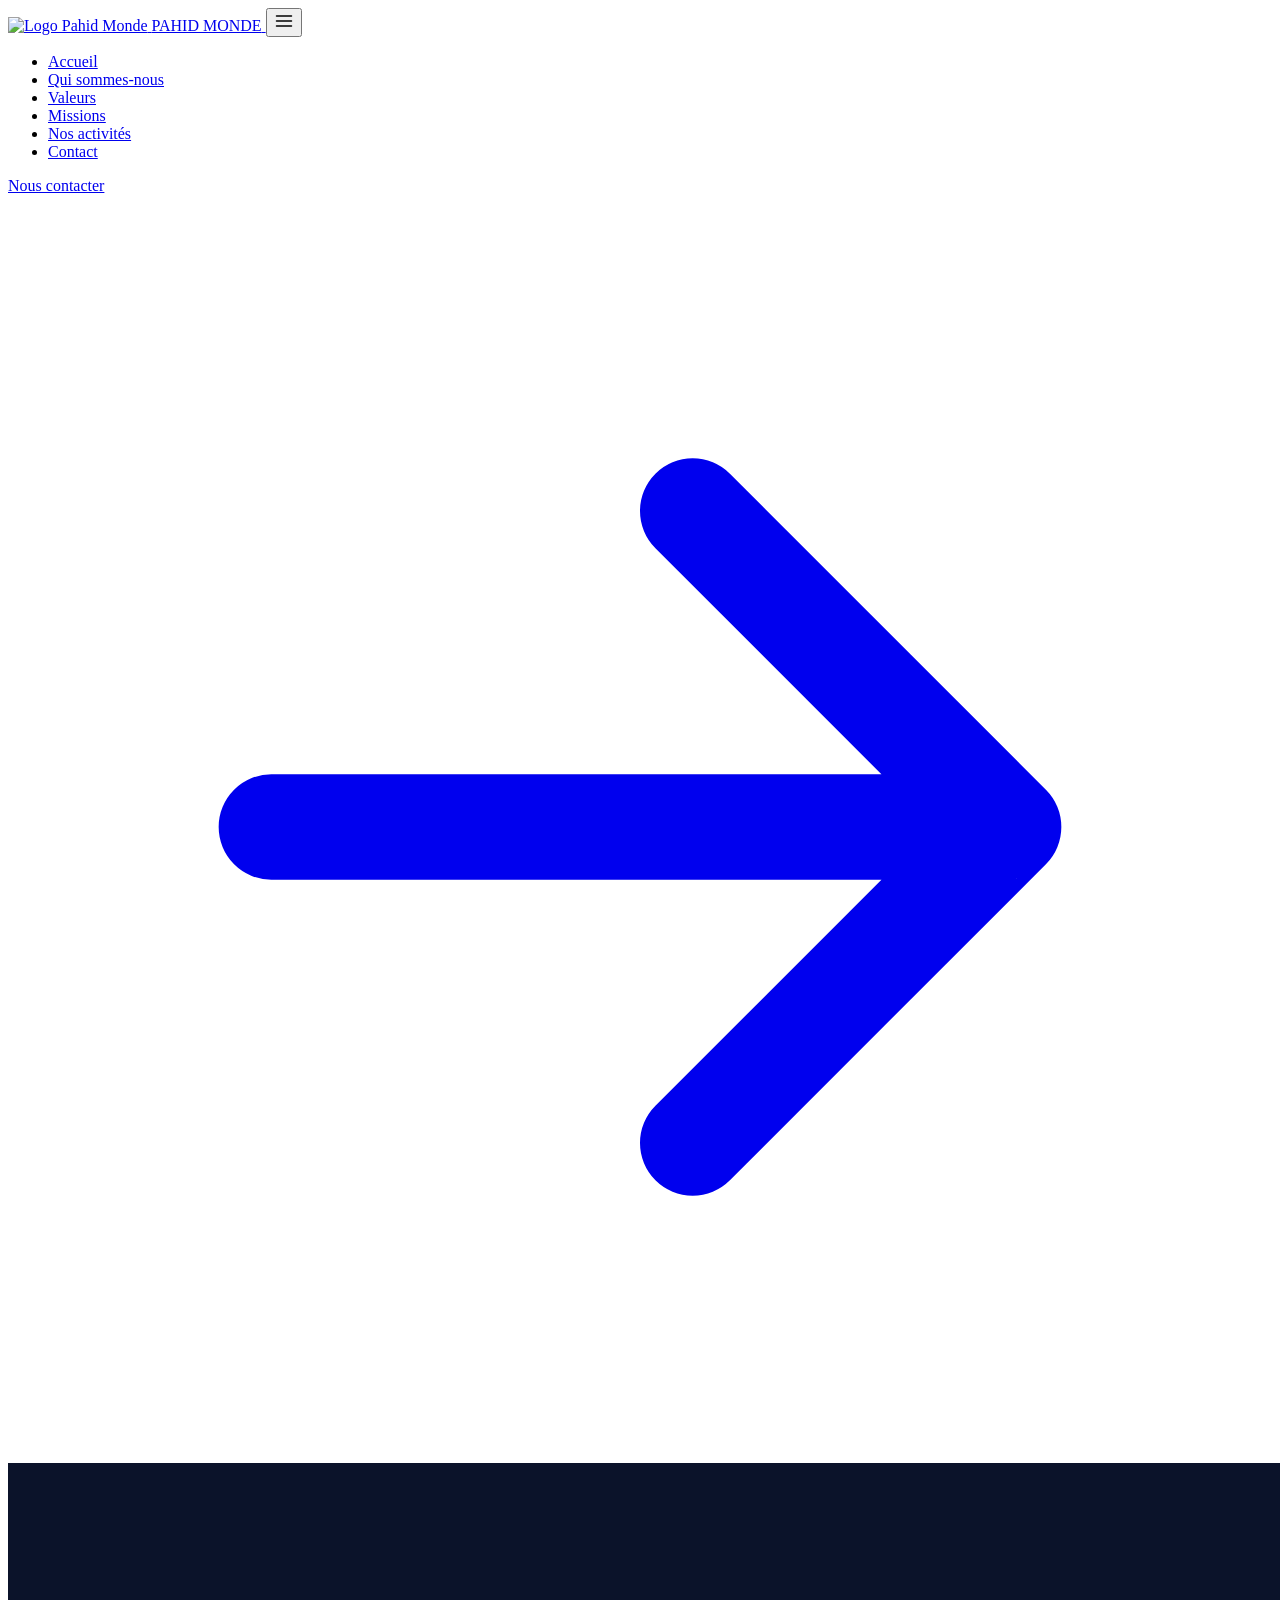
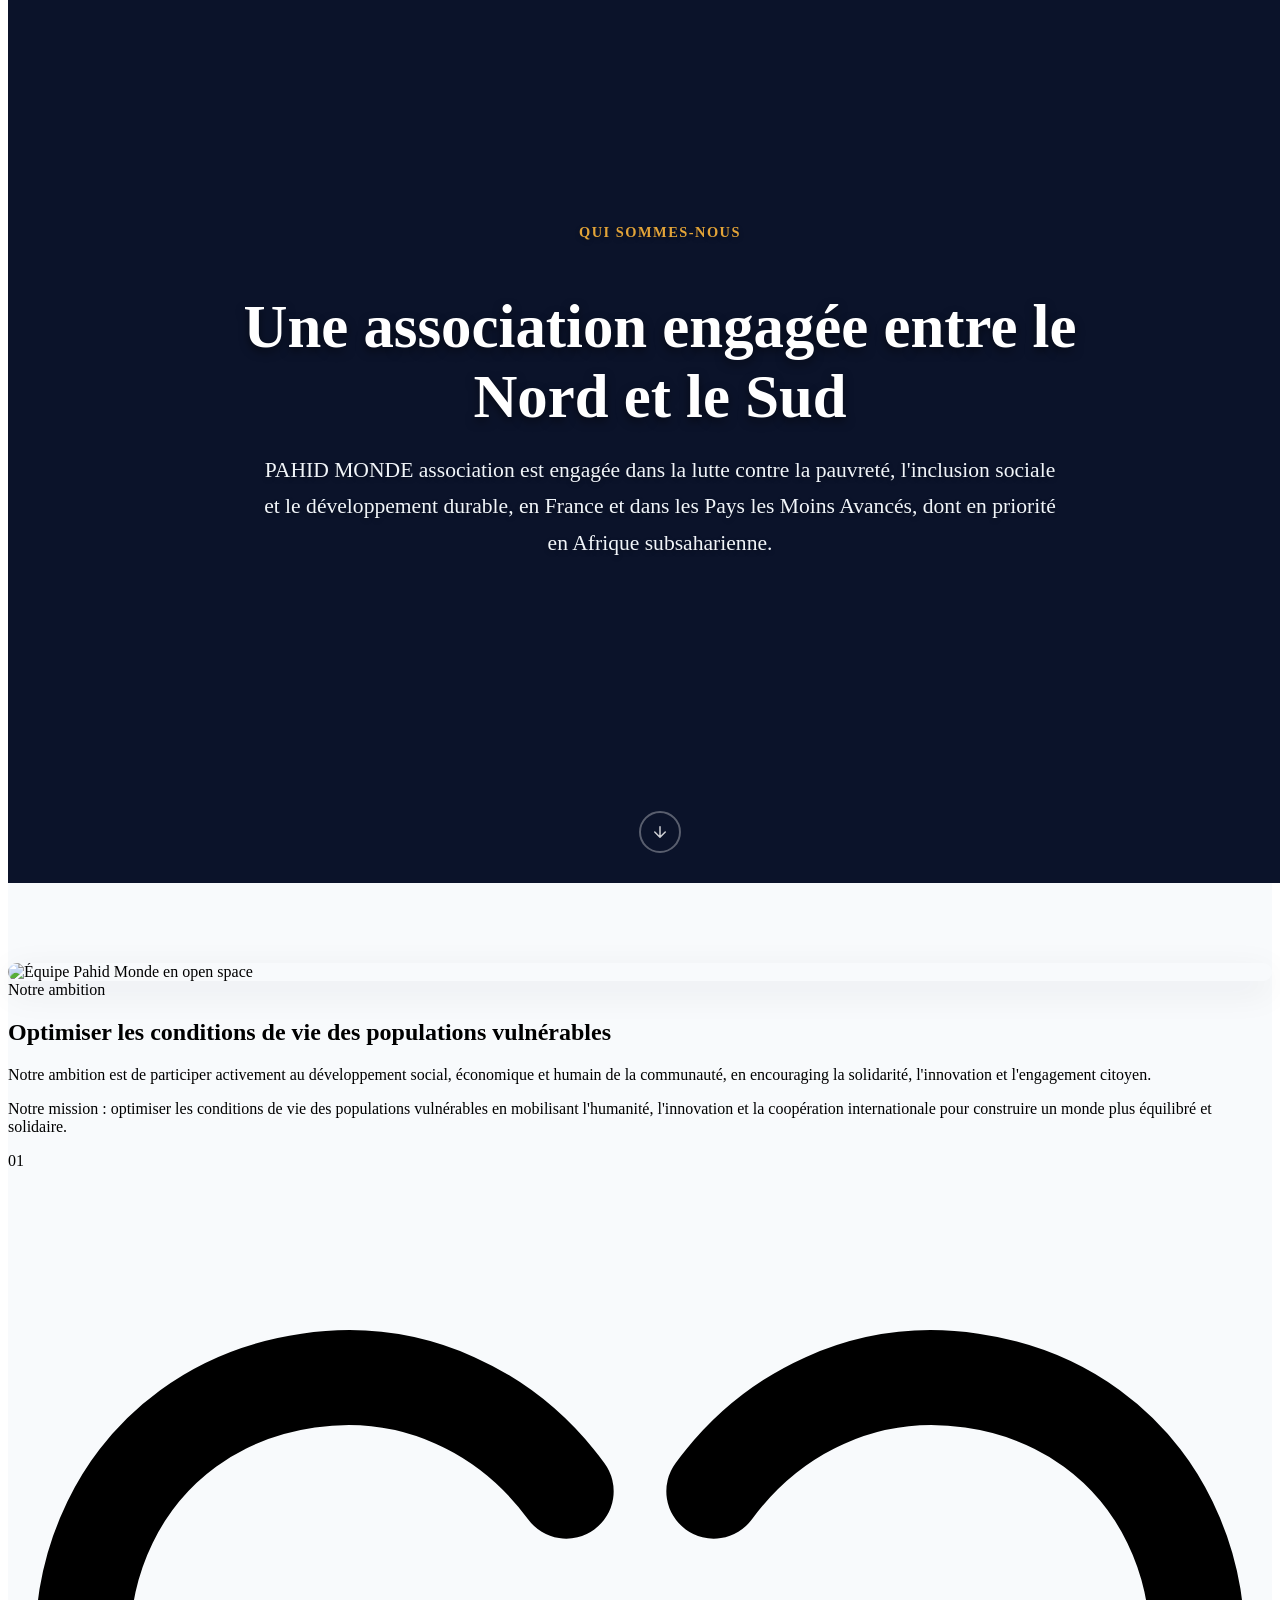
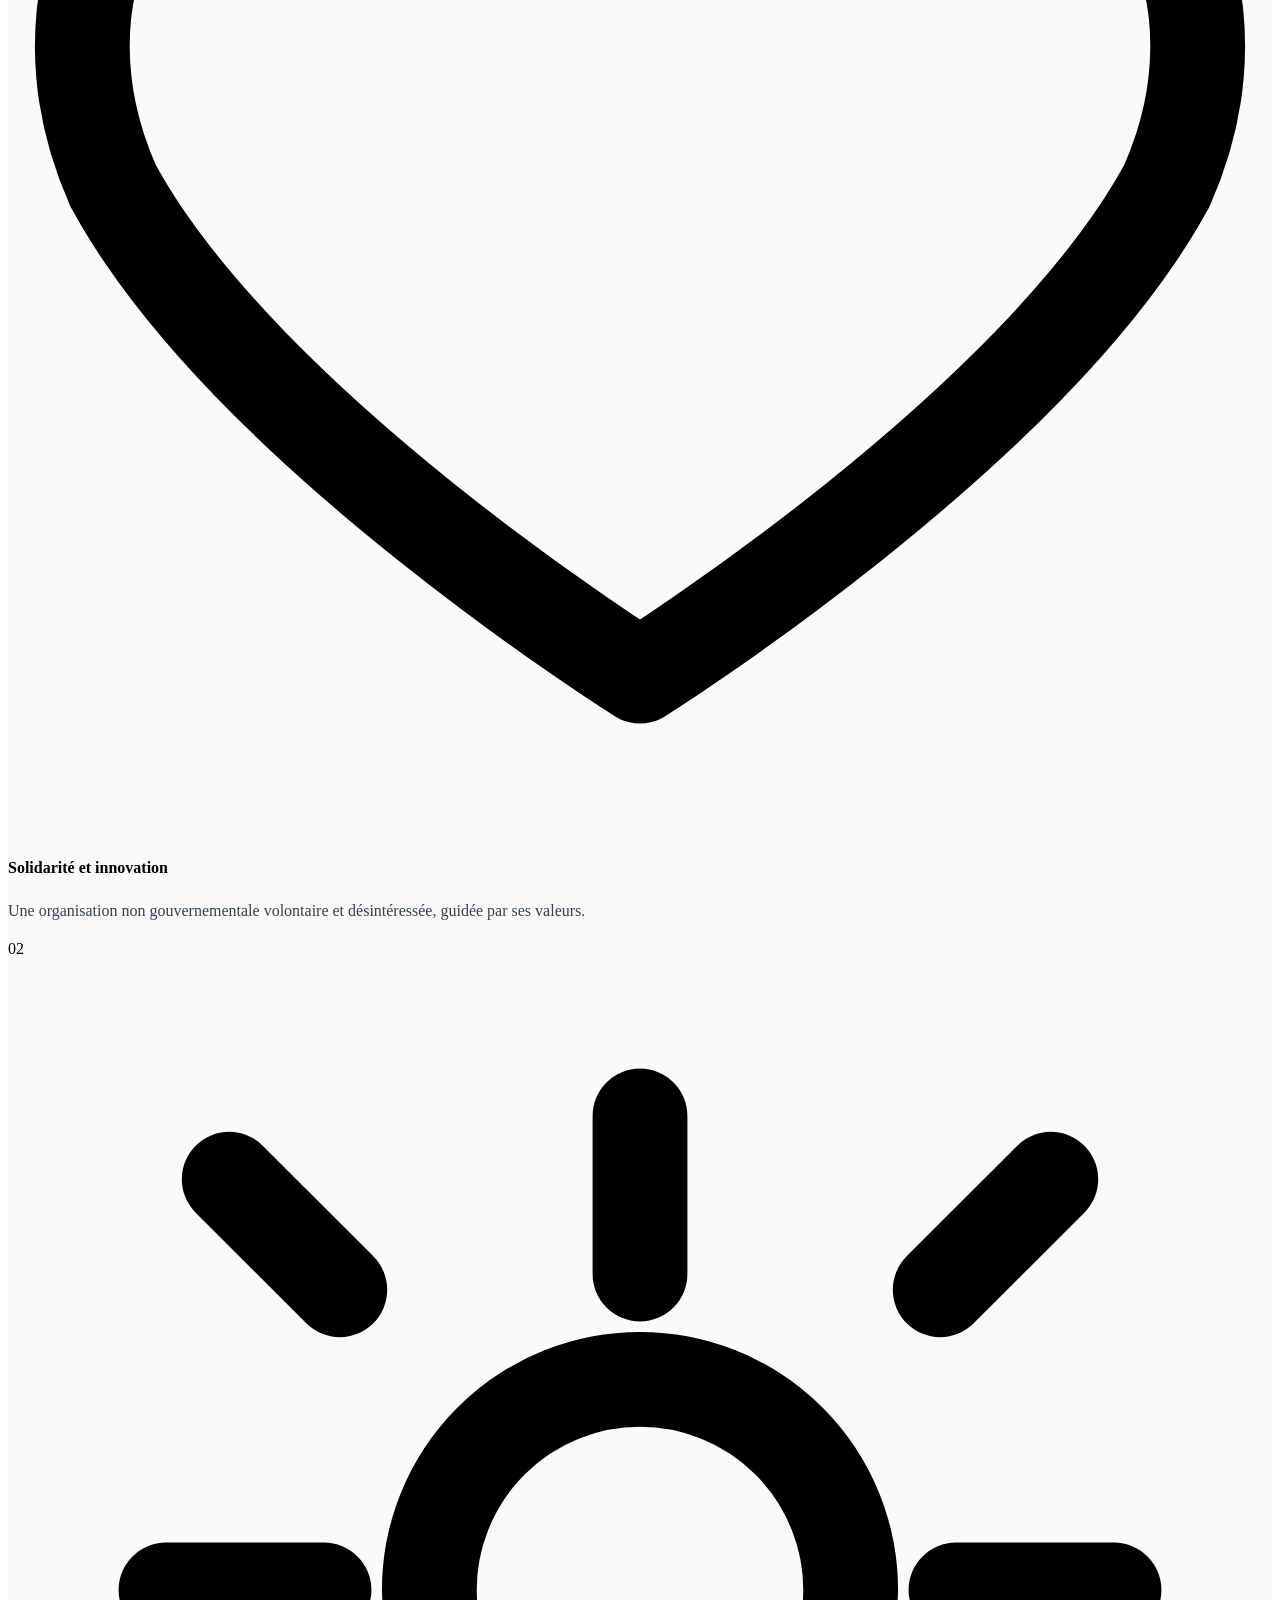
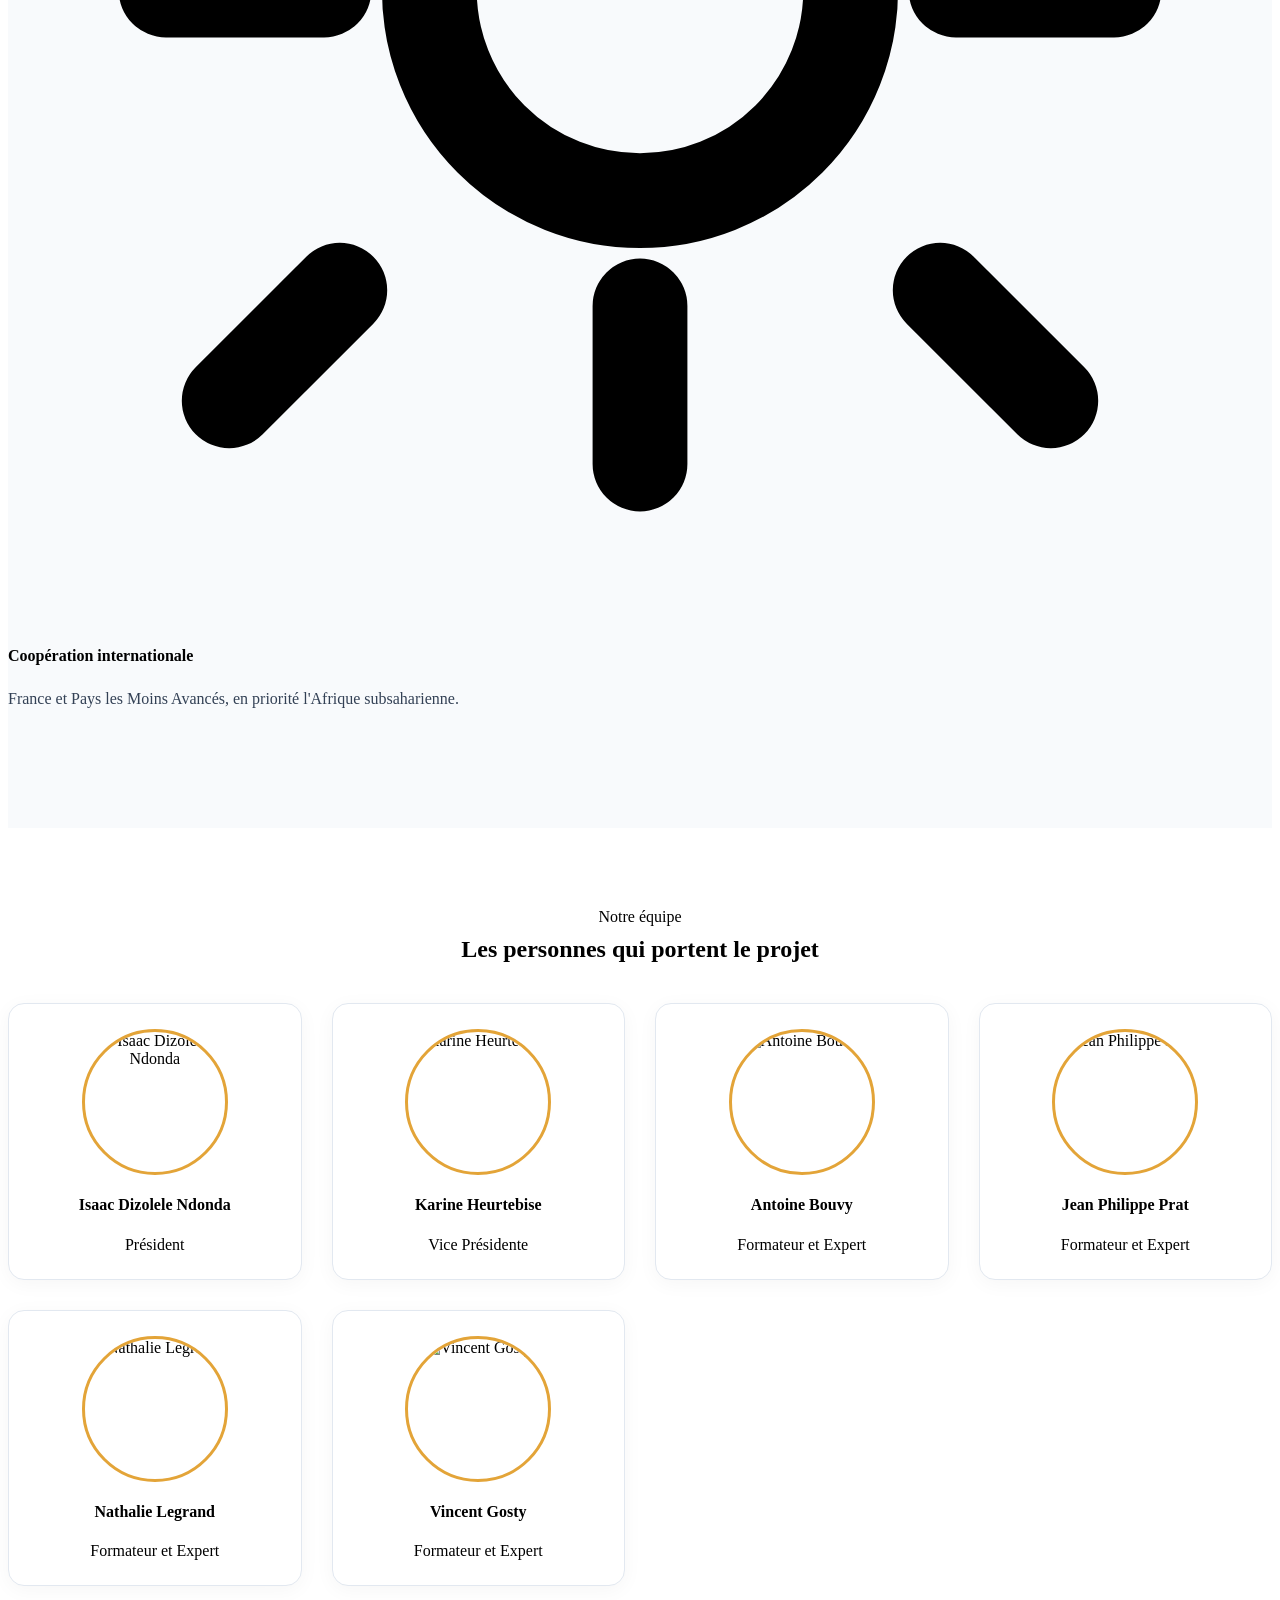
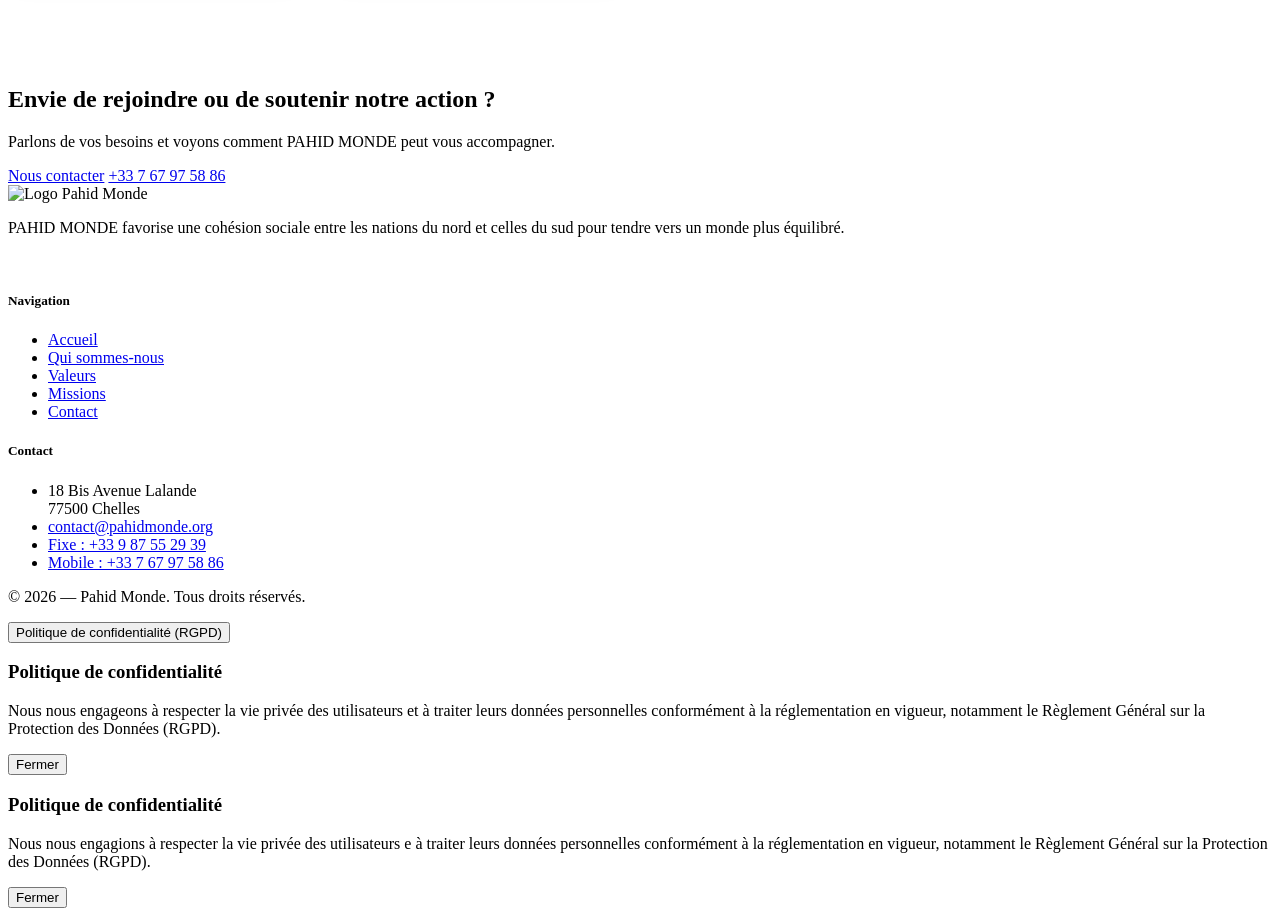
==== a-propos.html @ bfbb5690 "Add files via upload" ====
<!DOCTYPE html>
<html lang="fr">
<head>
<meta charset="UTF-8">
<meta name="viewport" content="width=device-width, initial-scale=1.0">
<title>Qui sommes-nous — Pahid Monde</title>
<meta name="description" content="PAHID MONDE est engagée dans la lutte contre la pauvreté, l'inclusion sociale et le développement durable, en France et en Afrique subsaharienne. Découvrez notre ambition e notre équipe.">
<link rel="icon" href="media/FAVicon.png">
<link rel="stylesheet" href="css/style.css">

<style>
  /* =========================================================
     ESTILOS CUSTOMIZADOS PARA A PÁGINA À PROPOS
     ========================================================= */

  /* Centralização do Hero e Configuração de Vídeo */
  .page-hero--about-video {
    position: relative;
    width: 100%;
    min-height: 820px; /* Altura generosa para o vídeo no Hero */
    display: flex;
    align-items: center;
    justify-content: center;
    overflow: hidden;
    padding: 120px 20px 80px;
    background: #0B132A; /* Cor de fundo de segurança */
    text-align: center; /* Centraliza todo o texto */
  }

  .page-hero__video-media {
    position: absolute;
    top: 0;
    left: 0;
    width: 100%;
    height: 100%;
    object-fit: cover;
    object-position: center top; /* Foco no topo superior */
    z-index: 1;
  }

  .page-hero__video-overlay {
    position: absolute;
    inset: 0;
    background: linear-gradient(
      180deg, 
      rgba(11, 19, 42, 0.4) 0%, 
      rgba(11, 19, 42, 0.8) 100%
    );
    z-index: 2;
  }

  .page-hero__video-content {
    position: relative;
    z-index: 3;
    max-width: 900px;
    margin: 0 auto;
    color: #FFFFFF;
  }

  .page-hero__eyebrow {
    color: #E3A438;
    font-weight: 600;
    text-transform: uppercase;
    letter-spacing: 1.5px;
    font-size: 0.9rem;
    margin-bottom: 12px;
    display: block;
    text-shadow: 0 2px 5px rgba(0, 0, 0, 0.3);
  }

  .page-hero__video-content h1 {
    font-size: clamp(2.4rem, 5vw, 3.8rem);
    font-weight: 700;
    margin-bottom: 20px;
    line-height: 1.15;
    text-shadow: 0 4px 10px rgba(0, 0, 0, 0.5);
  }

  .page-hero__video-content p {
    font-size: clamp(1.1rem, 2vw, 1.35rem);
    color: #F1F5F9;
    line-height: 1.7;
    margin: 0 auto;
    max-width: 800px;
    text-shadow: 0 2px 5px rgba(0, 0, 0, 0.3);
  }

  /* Indicador de Rolagem (Seta Animada) */
  .hero-scroll {
    position: absolute;
    bottom: 30px;
    left: 50%;
    transform: translateX(-50%);
    z-index: 3;
    color: #FFFFFF;
    text-decoration: none;
    display: flex;
    flex-direction: column;
    align-items: center;
    gap: 8px;
    font-size: 0.85rem;
    letter-spacing: 1px;
    text-transform: uppercase;
    opacity: 0.8;
    transition: opacity 0.3s ease;
  }

  .hero-scroll:hover {
    opacity: 1;
    color: #E3A438;
  }

  .hero-scroll__arrow {
    width: 38px;
    height: 38px;
    border: 2px solid rgba(255, 255, 255, 0.4);
    border-radius: 50%;
    display: flex;
    align-items: center;
    justify-content: center;
    animation: bounce 2s infinite;
  }

  @keyframes bounce {
    0%, 20%, 50%, 80%, 100% {
      transform: translateY(0);
    }
    40% {
      transform: translateY(-8px);
    }
    60% {
      transform: translateY(-4px);
    }
  }

  /* Seção de Conteúdo "Ambition" */
  .section--about {
    padding: 80px 0 100px;
    background-color: #F8FAFC;
  }

  /* Ajuste de Mídia na seção "Ambition" */
  .about-media {
    position: relative;
    width: 100%;
    height: fit-content; /* Div pai se ajusta perfeitamente à imagem */
    display: flex;
    align-items: flex-start; /* Alinha a imagem no topo */
    justify-content: center;
    border-radius: 16px;
    overflow: hidden;
    box-shadow: 0 10px 35px rgba(11, 19, 42, 0.08);
  }

  .about-media__img {
    width: 100%;
    height: 100%;
    max-height: 100%;
    object-fit: cover;
    object-position: top; /* Garante o foco no topo */
    display: block;
    margin: 0;
    padding: 0;
  }

  /* Ajustes de cores dos textos nos pilares */
  .pillar-card__content h4 {
    color: #000000 !important; /* Preto puro */
    font-weight: 700;
  }

  .pillar-card__content p {
    color: #334155 !important; /* Cor bem escura para melhor contraste */
    line-height: 1.6;
  }

  /* Fotos da Equipe */
  .team-grid {
    display: grid;
    grid-template-columns: repeat(auto-fit, minmax(260px, 1fr));
    gap: 30px;
    margin-top: 40px;
  }

  .team-card {
    background: #FFFFFF;
    border: 1px solid #E2E8F0;
    border-radius: 16px;
    padding: 25px;
    text-align: center;
    box-shadow: 0 4px 20px rgba(0, 0, 0, 0.04);
    transition: transform 0.3s ease, box-shadow 0.3s ease;
  }

  .team-card:hover {
    transform: translateY(-5px);
    box-shadow: 0 10px 30px rgba(0, 0, 0, 0.08);
  }

  .team-photo {
    width: 140px;
    height: 140px;
    margin: 0 auto 18px;
    border-radius: 50%;
    overflow: hidden;
    border: 3px solid #E3A438;
  }

  .team-photo img {
    width: 100%;
    height: 100%;
    object-fit: cover;
    object-position: top;
  }

  @media (max-width: 768px) {
    .page-hero--about-video {
      min-height: 520px;
      padding: 100px 16px 80px;
    }
    .about-media {
      max-height: 400px;
    }
    .team-photo {
      width: 120px;
      height: 120px;
    }
  }
</style>
</head>
<body>

<!-- ============ HEADER ============ -->
<header class="site-header">
  <nav class="nav container">
    <a href="index.html" class="nav__logo">
      <img src="media/FAVicon.png" alt="Logo Pahid Monde" class="nav__logo-img">
      <span>PAHID MONDE</span>
    </a>
    <button class="nav__toggle" aria-label="Ouvrir le menu" aria-expanded="false">
      <svg viewBox="0 0 24 24" fill="none" stroke="currentColor" stroke-width="1.8" width="20" height="20"><path d="M3 6h18M3 12h18M3 18h18" stroke-linecap="round"/></svg>
    </button>
    <ul class="nav__links">
      <li><a href="index.html">Accueil</a></li>
      <li><a href="a-propos.html">Qui sommes-nous</a></li>
      <li><a href="valeurs.html">Valeurs</a></li>
      <li><a href="missions.html">Missions</a></li>
      <li><a href="index.html#activites">Nos activités</a></li>
      <li><a href="contact.html">Contact</a></li>
    </ul>
    <div class="nav__cta">
      <a href="contact.html" class="btn btn--gold">
        Nous contacter
        <svg viewBox="0 0 24 24" fill="none" stroke="currentColor" stroke-width="2"><path d="M5 12h14M13 6l6 6-6 6" stroke-linecap="round" stroke-linejoin="round"/></svg>
      </a>
    </div>
  </nav>
</header>


<!-- ============ PAGE HERO AVEC VIDÉO CENTRALISÉE ============ -->
<section class="page-hero--about-video">
  <video autoplay loop muted playsinline class="page-hero__video-media">
    <source src="media/AfricanMother_562373722.mov" type="video/mp4">
  </video>
  <div class="page-hero__video-overlay"></div>
  <div class="page-hero__video-content">
    <span class="page-hero__eyebrow">Qui sommes-nous</span>
    <h1>Une association engagée entre le Nord et le Sud</h1>
    <p>PAHID MONDE association est engagée dans la lutte contre la pauvreté, l'inclusion sociale et le développement durable, en France et dans les Pays les Moins Avancés, dont en priorité en Afrique subsaharienne.</p>
  </div>

  <!-- SETA DE ROLAGEM SUA SEÇÃO -->
  <a href="#ambition" class="hero-scroll" aria-label="Découvrir la suite">
    <div class="hero-scroll__arrow">
      <svg viewBox="0 0 24 24" fill="none" stroke="currentColor" stroke-width="2" width="18" height="18">
        <path d="M12 5v14M19 12l-7 7-7-7" stroke-linecap="round" stroke-linejoin="round"/>
      </svg>
    </div>
  </a>
</section>

<!-- ============ AMBITION (GRID CORRIGIDO E NOVA IMAGEM) ============ -->
<section class="section section--about" id="ambition">
  <div class="container">
    <div class="about-grid">
      
      <!-- LADO ESQUERDO: Imagem -->
      <div class="about-media reveal">
        <img src="media/business1_287774362.jpeg" alt="Équipe Pahid Monde en open space" class="about-media__img">
      </div>

      <!-- LADO DIREITO: Conteúdo -->
      <div class="about-text">
        <div class="eyebrow-tag reveal">
          <span class="dot"></span> Notre ambition
        </div>
        
        <h2 class="section__title reveal">Optimiser les conditions de vie des populations vulnérables</h2>
        
        <p class="about-description reveal">Notre ambition est de participer activement au développement social, économique et humain de la communauté, en encouraging la solidarité, l'innovation et l'engagement citoyen.</p>
        
        <p class="about-description reveal" style="margin-top: 12px;">Notre mission : optimiser les conditions de vie des populations vulnérables en mobilisant l'humanité, l'innovation et la coopération internationale pour construire un monde plus équilibré et solidaire.</p>

        <!-- CARDS ALINHADoS -->
        <div class="about-pillars reveal-group">
          
          <div class="pillar-card reveal">
            <span class="pillar-card__number">01</span>
            <div class="pillar-card__icon">
              <svg viewBox="0 0 24 24" fill="none" stroke="currentColor" stroke-width="1.8"><path d="M12 21s-7.5-4.7-10-9.3C.4 8.1 2.2 4.5 5.7 4c2-.3 3.8.6 4.9 2.1M12 21s7.5-4.7 10-9.3c1.6-3.6-.2-7.2-3.7-7.7-2-.3-3.8.6-4.9 2.1" stroke-linecap="round" stroke-linejoin="round"/></svg>
            </div>
            <div class="pillar-card__content">
              <h4>Solidarité et innovation</h4>
              <p>Une organisation non gouvernementale volontaire et désintéressée, guidée par ses valeurs.</p>
            </div>
          </div>

          <div class="pillar-card reveal">
            <span class="pillar-card__number">02</span>
            <div class="pillar-card__icon">
              <svg viewBox="0 0 24 24" fill="none" stroke="currentColor" stroke-width="1.8"><path d="M12 3v3M12 18v3M4.2 4.2l2.1 2.1M17.7 17.7l2.1 2.1M3 12h3M18 12h3M4.2 19.8l2.1-2.1M17.7 6.3l2.1-2.1" stroke-linecap="round"/><circle cx="12" cy="12" r="4"/></svg>
            </div>
            <div class="pillar-card__content">
              <h4>Coopération internationale</h4>
              <p>France et Pays les Moins Avancés, en priorité l'Afrique subsaharienne.</p>
            </div>
          </div>

        </div>
      </div>

    </div>
  </div>
</section>

<!-- ============ ÉQUIPE ============ -->
<section class="section" id="equipe" style="padding: 80px 0; background-color: #FFFFFF;">
  <div class="container">
    <div class="section__head center" style="text-align: center; margin-bottom: 40px;">
      <span class="eyebrow-tag" style="justify-content: center;"><span class="dot"></span> Notre équipe</span>
      <h2 class="section__title" style="margin-top: 10px;">Les personnes qui portent le projet</h2>
    </div>

    <div class="team-grid reveal-group">
      <div class="team-card reveal">
        <div class="team-photo"><img src="https://www.pahidmonde.org/assets/img/team/Isaac_Dizolele_Ndonda_President-cdeatnm.jpg" alt="Isaac Dizolele Ndonda"></div>
        <h4>Isaac Dizolele Ndonda</h4>
        <span class="role">Président</span>
      </div>
      <div class="team-card reveal">
        <div class="team-photo"><img src="https://www.pahidmonde.org/assets/img/team/Karine_Heurtebise_Vice_Presidente-eYaxgOv.jpg" alt="Karine Heurtebise"></div>
        <h4>Karine Heurtebise</h4>
        <span class="role">Vice Présidente</span>
      </div>
      <div class="team-card reveal">
        <div class="team-photo"><img src="https://www.pahidmonde.org/assets/img/team/Antoine_Bouvy_Formateur_et_Expert-dZP0h6G.jpg" alt="Antoine Bouvy"></div>
        <h4>Antoine Bouvy</h4>
        <span class="role">Formateur et Expert</span>
      </div>
      <div class="team-card reveal">
        <div class="team-photo"><img src="https://www.pahidmonde.org/assets/img/team/Jean_Philippe_PRAT_Formateur_et_Expert-4vgivf_.jpg" alt="Jean Philippe Prat"></div>
        <h4>Jean Philippe Prat</h4>
        <span class="role">Formateur et Expert</span>
      </div>
      <div class="team-card reveal">
        <div class="team-photo"><img src="https://www.pahidmonde.org/assets/img/team/Nathalie_Legrand_Formateur_et_Expert-ZRfAtGp.jpg" alt="Nathalie Legrand"></div>
        <h4>Nathalie Legrand</h4>
        <span class="role">Formateur et Expert</span>
      </div>
      <div class="team-card reveal">
        <div class="team-photo"><img src="https://www.pahidmonde.org/assets/img/team/Vincent_Gosty_Formateur_et_Expert-t3_XSSn.jpg" alt="Vincent Gosty"></div>
        <h4>Vincent Gosty</h4>
        <span class="role">Formateur et Expert</span>
      </div>
    </div>
  </div>
</section>

<!-- ============ CTA ============ -->
<section class="section section--tight">
  <div class="container">
    <div class="cta-banner reveal">
      <div>
        <h2>Envie de rejoindre ou de soutenir notre action ?</h2>
        <p>Parlons de vos besoins et voyons comment PAHID MONDE peut vous accompagner.</p>
      </div>
      <div class="cta-banner__actions">
        <a href="contact.html" class="btn btn--gold">Nous contacter</a>
        <a href="tel:+33767975886" class="btn btn--outline">+33 7 67 97 58 86</a>
      </div>
    </div>
  </div>
</section>

<!-- ============ FOOTER ============ -->
<footer class="site-footer">
  <div class="container">
    <div class="footer-grid">
      <div class="footer-brand">
        <img src="media/Horizon-LOGO-PAHID-MONDE copie.png" alt="Logo Pahid Monde">
        <p>PAHID MONDE favorise une cohésion sociale entre les nations du nord et celles du sud pour tendre vers un monde plus équilibré.</p>
        <div class="footer-social">
          <a href="https://www.youtube.com/@PahidMonde" aria-label="YouTube" target="_blank" rel="noopener"><img src="https://www.pahidmonde.org/assets/img/media_social/youtube-aWufNVX.png" alt=""></a>
          <a href="https://www.facebook.com/people/Pahid-Monde-Developpement/61584869464890/" aria-label="Facebook" target="_blank" rel="noopener"><img src="https://www.pahidmonde.org/assets/img/media_social/facebook-qauTx-6.png" alt=""></a>
          <a href="https://www.linkedin.com/company/pahid-monde-d%C3%A9veloppement/" aria-label="LinkedIn" target="_blank" rel="noopener"><img src="https://www.pahidmonde.org/assets/img/media_social/linkedin-lTQRe2D.png" alt=""></a>
        </div>
      </div>
      <div class="footer-col">
        <h5>Navigation</h5>
        <ul>
          <li><a href="index.html">Accueil</a></li>
          <li><a href="a-propos.html">Qui sommes-nous</a></li>
          <li><a href="valeurs.html">Valeurs</a></li>
          <li><a href="missions.html">Missions</a></li>
          <li><a href="contact.html">Contact</a></li>
        </ul>
      </div>
      <div class="footer-col">
        <h5>Contact</h5>
        <ul>
          <li>18 Bis Avenue Lalande<br>77500 Chelles</li>
          <li><a href="mailto:contact@pahidmonde.org">contact@pahidmonde.org</a></li>
          <li><a href="tel:+33987552939">Fixe : +33 9 87 55 29 39</a></li>
          <li><a href="tel:+33767975886">Mobile : +33 7 67 97 58 86</a></li>
        </ul>
      </div>
    </div>
    <div class="footer-bottom">
      <p>© 2026 — Pahid Monde. Tous droits réservés.</p>
      <button type="button" data-open-rgpd>Politique de confidentialité (RGPD)</button>
    </div>
  </div>
</footer>

<div class="modal-overlay">
  <div class="modal">
    <h3>Politique de confidentialité</h3>
    <p>Nous nous engageons à respecter la vie privée des utilisateurs et à traiter leurs données personnelles conformément à la réglementation en vigueur, notamment le Règlement Général sur la Protection des Données (RGPD).</p>
    <button type="button" class="btn btn--outline-dark" data-close-rgpd>Fermer</button>
  </div>
</div>

<script src="js/main.js"></script>


<div class="modal-overlay">
  <div class="modal">
    <h3>Politique de confidentialité</h3>
    <p>Nous nous engagions à respecter la vie privée des utilisateurs e à traiter leurs données personnelles conformément à la réglementation en vigueur, notamment le Règlement Général sur la Protection des Données (RGPD).</p>
    <button type="button" class="btn btn--outline-dark" data-close-rgpd>Fermer</button>
  </div>
</div>

<script src="js/main.js"></script>
</body>
</html>
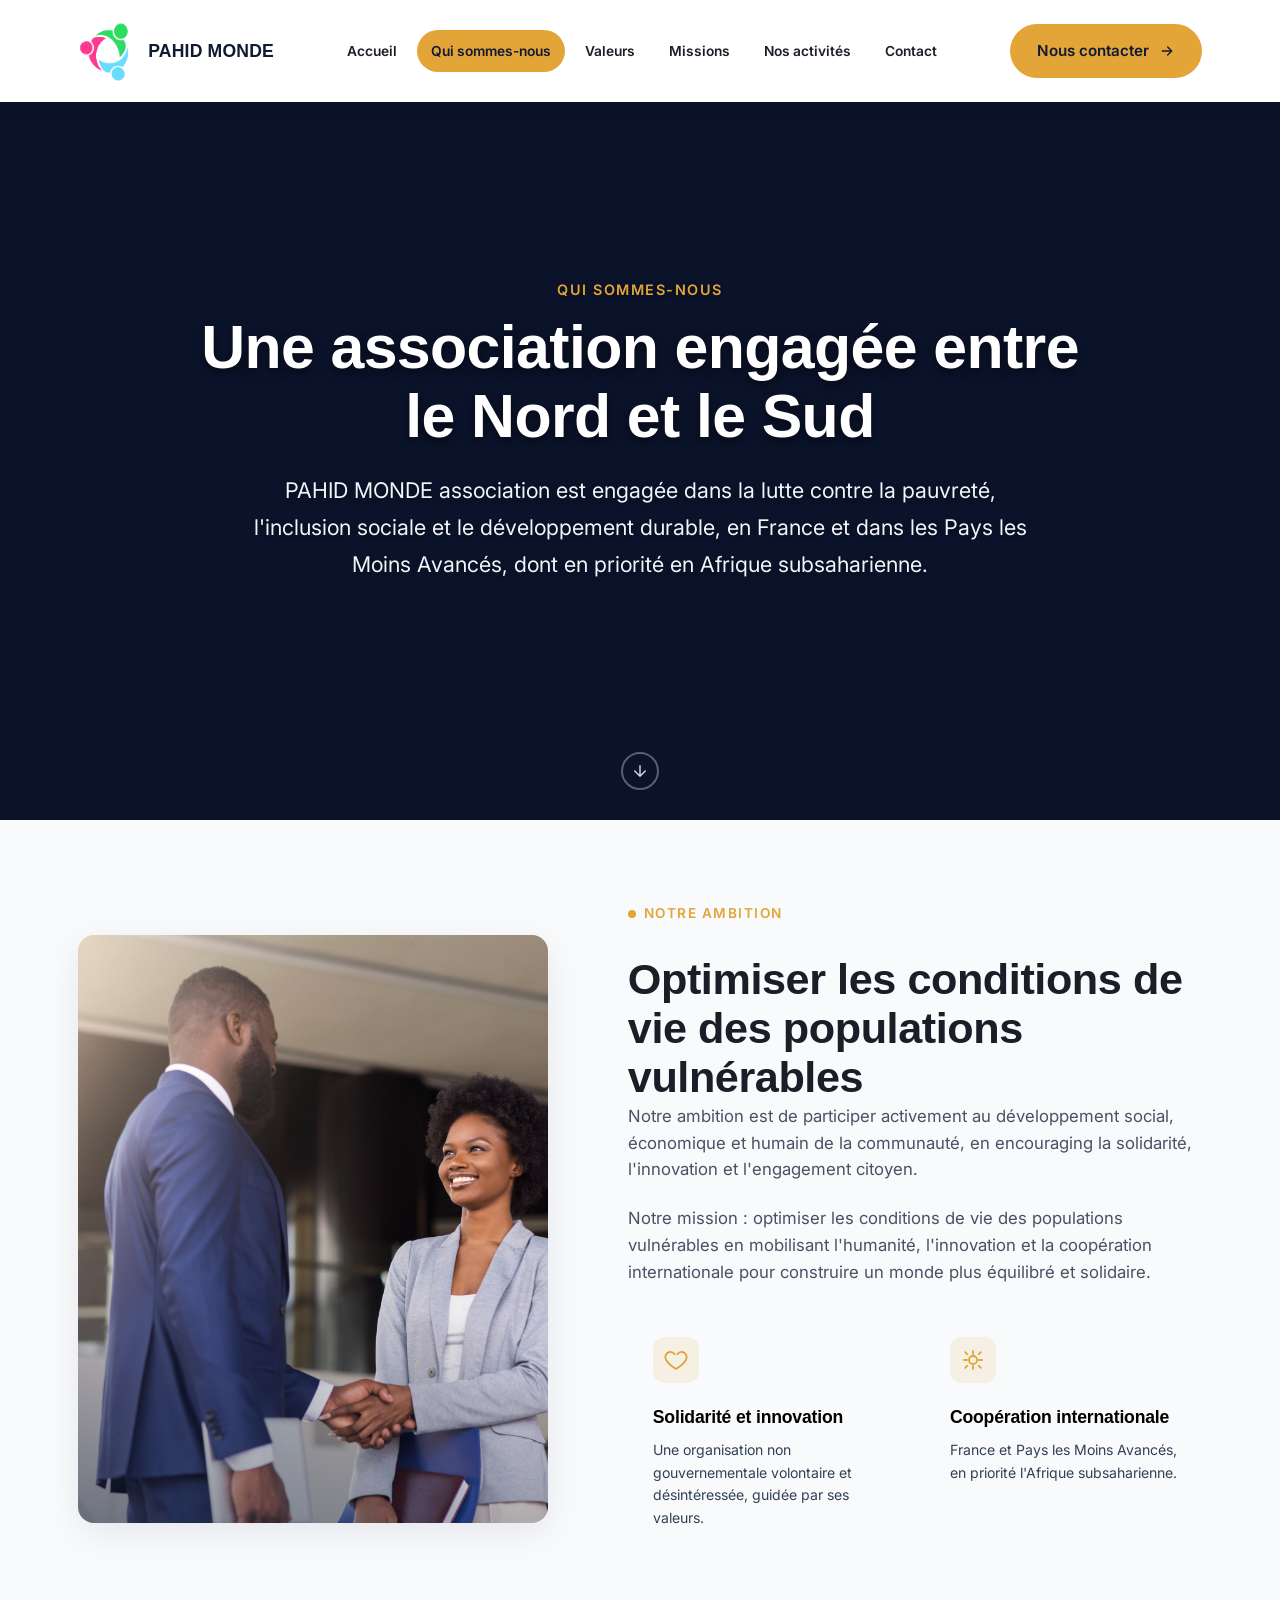
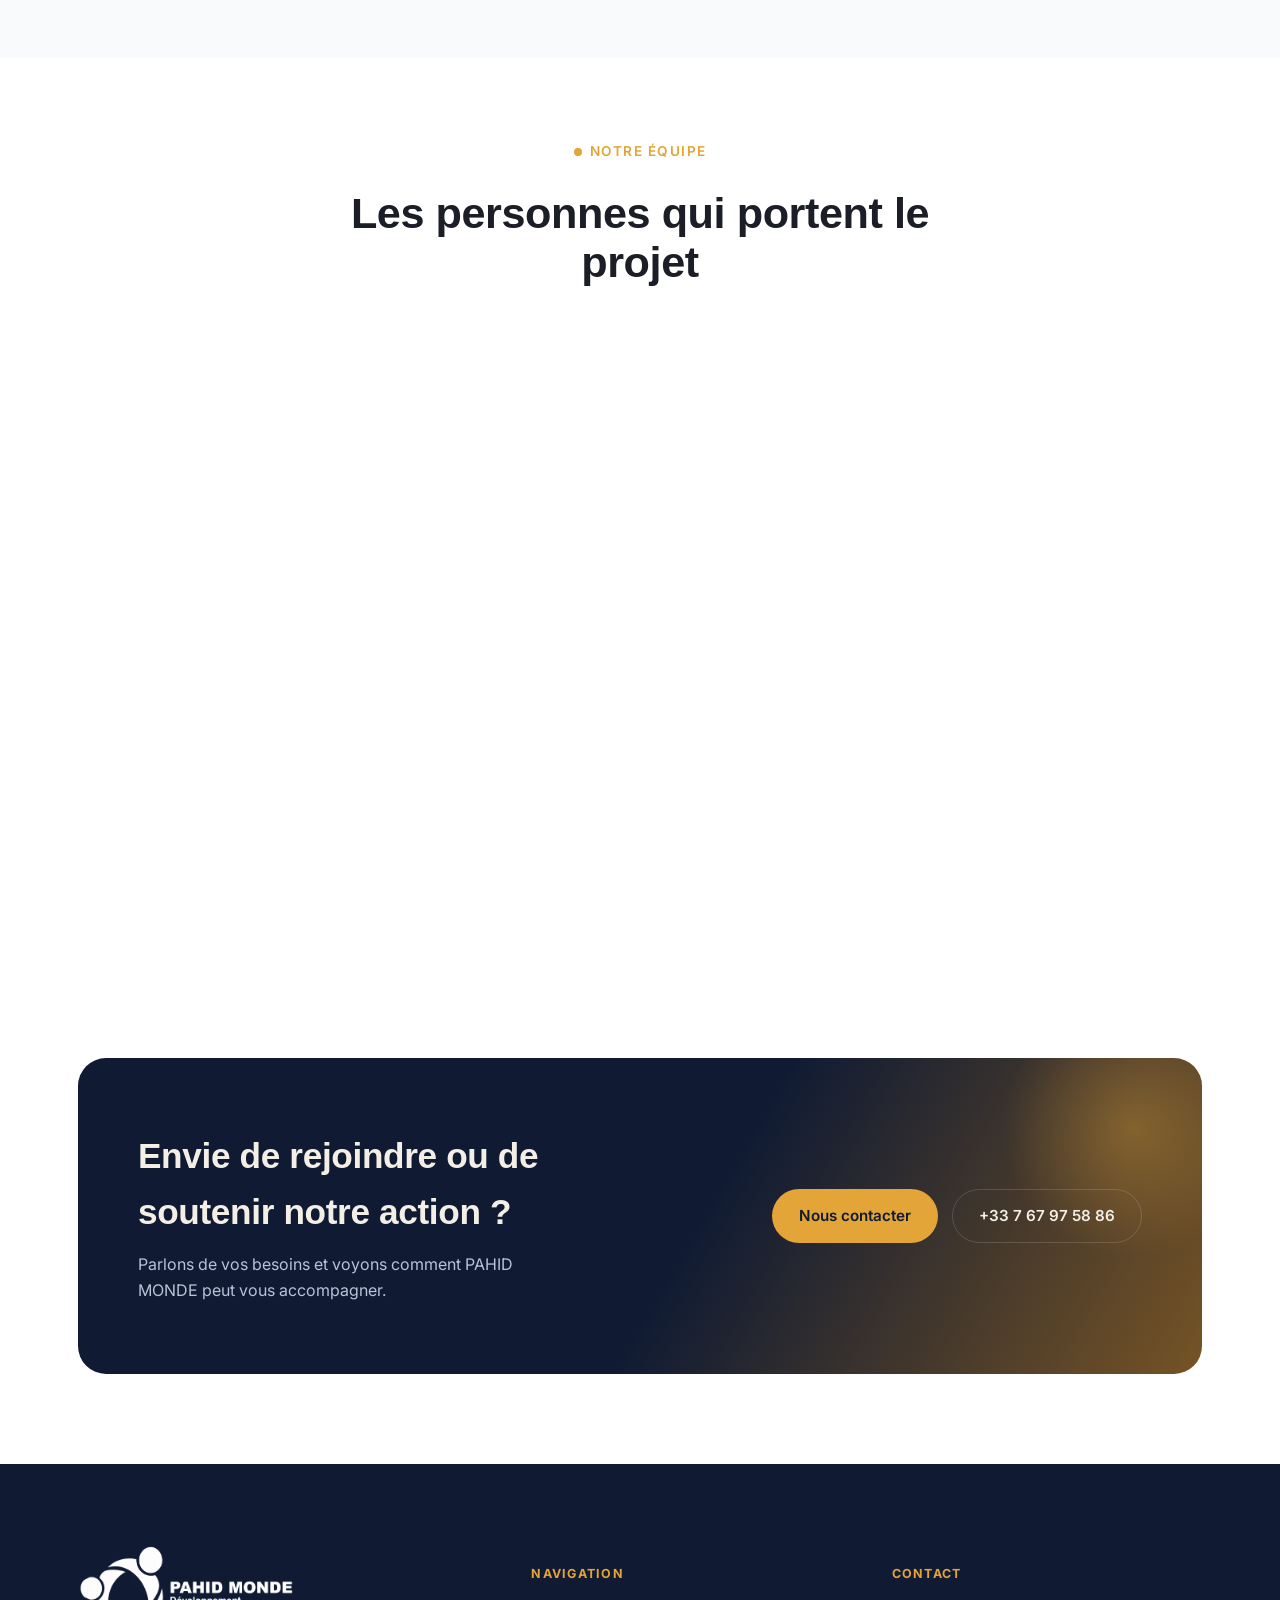
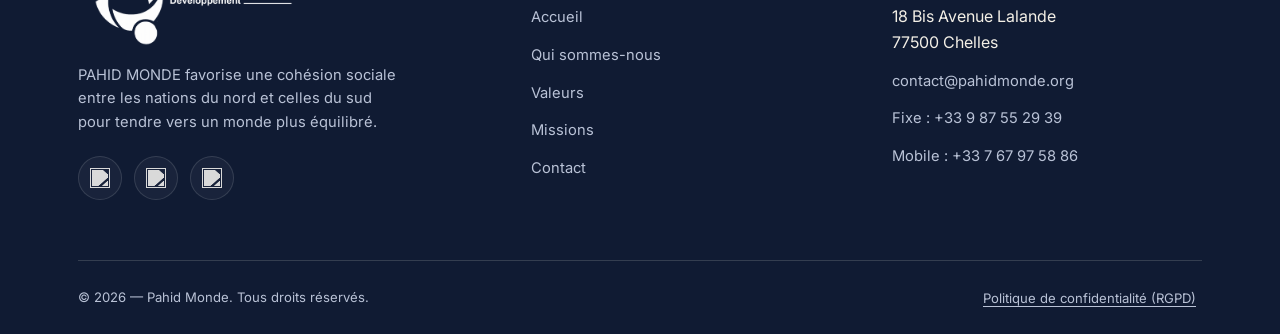
==== commit f8468ae1: "Add files via upload" ====
--- a/a-propos.html
+++ b/a-propos.html
@@ -441,7 +441,6 @@
   </div>
 </div>
 
-<script src="js/main.js"></script>
 
 
 <div class="modal-overlay">
--- a/css/style.css
+++ b/css/style.css
@@ -0,0 +1,1314 @@
+/* =========================================================
+   PAHID MONDE — Redesign 2026
+   Concept: "Le Pont Nord–Sud" — un dégradé encre → ambre qui
+   traverse tout le site, comme un pont entre le Nord et le Sud.
+   ========================================================= */
+
+@import url('https://fonts.googleapis.com/css2?family=Fraunces:ital,opsz,wght@0,9..144,400;0,9..144,500;0,9..144,600;0,9..144,700;1,9..144,500;1,9..144,600&family=Inter:wght@400;500;600;700;800&display=swap');
+
+:root{
+  /* Couleurs — Nord (encre) / Sud (ambre) / Croissance (sauge) */
+  --ink: #101B33;
+  --ink-2: #1B2A4A;
+  --ink-3: #26385F;
+  --paper: #ffffff;
+  --paper-2: #ffffff;
+  --gold: #E3A438;
+  --gold-deep: #B9791C;
+  --sauge: #1F6F63;
+  --sauge-deep: #16544A;
+  --text: #1B1E27;
+  --text-soft: #4B5063;
+  --on-ink: #F3EFE6;
+  --on-ink-soft: #B9C2D6;
+  --line: rgba(16,27,51,0.12);
+  --line-on-ink: rgba(243,239,230,0.16);
+
+  --font-display: "Arial", serif;
+  --font-body: "Inter", sans-serif;
+
+  --container: 1180px;
+  --radius: 18px;
+  --radius-sm: 10px;
+
+  --ease: cubic-bezier(.22,.68,.24,1);
+}
+
+*, *::before, *::after{ box-sizing: border-box; }
+html{ scroll-behavior: smooth; }
+body{
+  margin: 0;
+  background: var(--paper);
+  color: var(--text);
+  font-family: var(--font-body);
+  font-size: 16px;
+  line-height: 1.6;
+  -webkit-font-smoothing: antialiased;
+}
+img{ max-width: 100%; display: block; }
+a{ color: inherit; text-decoration: none; }
+ul{ margin: 0; padding: 0; list-style: none; }
+h1,h2,h3,h4{ margin: 0; font-family: var(--font-display); font-weight: 600; letter-spacing: -0.01em; }
+p{ margin: 0; }
+button{ font-family: inherit; cursor: pointer; }
+
+.container{
+  width: 100%;
+  max-width: var(--container);
+  margin: 0 auto;
+  padding: 0 28px;
+}
+
+.eyebrow{
+  display: inline-flex;
+  align-items: center;
+  gap: 10px;
+  font-family: var(--font-body);
+  font-weight: 700;
+  font-size: 0.72rem;
+  letter-spacing: 0.16em;
+  text-transform: uppercase;
+  color: var(--gold-deep);
+}
+
+/* Linha antes do texto */
+.eyebrow::before{
+  content: "";
+  width: 22px;
+  height: 2px;
+  background: var(--gold-deep);
+  display: inline-block;
+}
+
+/* Linha depois do texto */
+.eyebrow::after{
+  content: "";
+  width: 22px;
+  height: 2px;
+  background: var(--gold-deep);
+  display: inline-block;
+}
+
+/* Cor das duas linhas e do texto em seções escuras (.section--ink) */
+.section--ink .eyebrow{ color: var(--gold); }
+.section--ink .eyebrow::before,
+.section--ink .eyebrow::after{ background: var(--gold); }
+
+/* ---------------- Buttons ---------------- */
+.btn{
+  display: inline-flex;
+  align-items: center;
+  gap: 10px;
+  padding: 14px 26px;
+  border-radius: 999px;
+  font-weight: 600;
+  font-size: 0.95rem;
+  border: 1px solid transparent;
+  transition: transform .35s var(--ease), box-shadow .35s var(--ease), background .35s var(--ease), color .35s var(--ease), border-color .35s var(--ease);
+}
+.btn svg{ width: 16px; height: 16px; transition: transform .3s var(--ease); }
+.btn:hover svg{ transform: translateX(3px); }
+.btn--gold{ background: var(--gold); color: var(--ink); }
+.btn--gold:hover{ background: var(--gold-deep); transform: translateY(-2px); box-shadow: 0 12px 24px -10px rgba(227,164,56,.55); }
+.btn--outline{ background: transparent; border-color: var(--line-on-ink); color: var(--on-ink); }
+.btn--outline:hover{ border-color: var(--gold); color: var(--gold); transform: translateY(-2px); }
+.btn--outline-dark{ background: transparent; border-color: var(--line); color: var(--ink); }
+.btn--outline-dark:hover{ border-color: var(--ink); background: var(--ink); color: var(--on-ink); transform: translateY(-2px); }
+
+/* ---------------- Header / Nav (Fundo Branco) ---------------- */
+.site-header{
+  position: fixed;
+  top: 0; left: 0; right: 0;
+  z-index: 100;
+  padding: 16px 0;
+  background: #FFFFFF; /* Fundo branco fixo */
+  box-shadow: 0 4px 20px rgba(0, 0, 0, 0.08); /* Sombra suave para destacar do site */
+  transition: padding .4s var(--ease), box-shadow .4s var(--ease);
+}
+
+.site-header.is-scrolled{
+  padding: 10px 0;
+  background: #ffffffe7;
+  box-shadow: 0 10px 30px -10px rgba(0, 0, 0, 0.15);
+}
+
+.nav{
+  display: flex;
+  align-items: center;
+  justify-content: space-between;
+  gap: 24px;
+}
+/*LOGO ROTATION */
+.nav__logo-img {
+  animation: logoRotation 20s linear infinite;
+  transform-origin: center center;
+}
+
+@keyframes logoRotation {
+  from {
+    transform: rotate(0deg);
+  }
+  to {
+    transform: rotate(360deg);
+  }
+}
+
+.nav__logo{
+  display: flex;
+  align-items: center;
+  gap: 12px;
+  font-family: var(--font-display);
+  font-weight: 700;
+  font-size: 1.1rem;
+  color: var(--ink); /* Texto escuro */
+  letter-spacing: 0.01em;
+}
+.nav__logo img{ height: 70px; width: auto; }
+.nav__logo span{ display: block; }
+.nav__logo .sub{ 
+  font-family: var(--font-body); 
+  font-weight: 500; 
+  font-size: 0.62rem; 
+  letter-spacing: 0.14em; 
+  text-transform: uppercase; 
+  color: var(--text-soft); /* Subtítulo em tom escuro suave */
+}
+
+.nav__links{
+  display: flex;
+  align-items: center;
+  gap: 6px;
+}
+.nav__links > li{ position: relative; }
+.nav__links a{
+  display: inline-block;
+  padding: 10px 14px;
+  border-radius: 999px;
+  font-size: 0.86rem;
+  font-weight: 600;
+  color: var(--text); /* Cor do texto alterada para escuro */
+  transition: color .3s var(--ease), background .3s var(--ease);
+}
+.nav__links a:hover, .nav__links li.active > a{ 
+  color: var(--ink); 
+  background: var(--gold); 
+}
+
+.nav__dropdown{
+  position: absolute;
+  top: calc(100% + 8px);
+  left: 0;
+  min-width: 280px;
+  background: #FFFFFF; /* Fundo do menu suspenso em branco */
+  border: 1px solid var(--line);
+  border-radius: var(--radius-sm);
+  padding: 8px;
+  opacity: 0;
+  visibility: hidden;
+  transform: translateY(6px);
+  transition: opacity .25s var(--ease), transform .25s var(--ease), visibility .25s;
+  box-shadow: 0 16px 32px -10px rgba(0,0,0,.15);
+}
+.has-dropdown:hover .nav__dropdown,
+.has-dropdown:focus-within .nav__dropdown{
+  opacity: 1; visibility: visible; transform: translateY(0);
+}
+.nav__dropdown a{ 
+  display: block; 
+  border-radius: 8px; 
+  padding: 12px 14px; 
+  font-size: 0.82rem; 
+  white-space: normal; 
+  color: var(--text);
+}
+.nav__dropdown a:hover{
+  background: var(--paper);
+}
+
+.nav__cta{ display: flex; align-items: center; gap: 10px; }
+
+/* Botão do Hamburguer */
+.nav__toggle{
+  display: none;
+  width: 44px; height: 44px;
+  border-radius: 50%;
+  border: 1px solid var(--line);
+  background: transparent;
+  color: var(--ink);
+  align-items: center;
+  justify-content: center;
+}
+
+
+/* ---------------- Hero ---------------- */
+.hero{
+  position: relative;
+  min-height: 100vh;
+  display: flex;
+  align-items: center;
+  background: var(--ink);
+  overflow: hidden;
+  padding-top: 120px;
+}
+.hero__bg{
+  position: absolute;
+  inset: 0;
+  z-index: 0;
+}
+.hero__bg img{
+  width: 100%; height: 100%;
+  object-fit: cover;
+  opacity: .34;
+  transform: scale(1.08);
+}
+.hero__bg::after{
+  content: "";
+  position: absolute; inset: 0;
+  background:
+    radial-gradient(80% 60% at 12% 8%, rgba(16,27,51,.15), transparent 60%),
+    linear-gradient(115deg, rgba(16,27,51,.98) 18%, rgba(16,27,51,.86) 42%, rgba(184,121,28,.55) 78%, rgba(227,164,56,.42) 100%);
+}
+.hero__content{
+  position: relative;
+  z-index: 2;
+  max-width: 1000px;
+  padding-bottom: 90px;
+  display: flex;
+  align-items: center;
+  justify-content: space-between;
+  gap: 40px;
+}
+
+.hero__bridge {
+  width: 90px;
+  height: auto;
+  flex-shrink: 0;
+}
+
+.hero__bridge path{
+  fill: none;
+  stroke: var(--gold);
+  stroke-width: 1.6;
+  stroke-linecap: round;
+  stroke-dasharray: 400;
+  stroke-dashoffset: 400;
+  animation: draw 1.8s var(--ease) .3s forwards;
+}
+.hero__bridge circle{ opacity: 0; animation: dot-in .6s var(--ease) forwards; }
+.hero__bridge .dot-a{ animation-delay: .3s; }
+.hero__bridge .dot-b{ animation-delay: 1.9s; }
+@keyframes draw{ to{ stroke-dashoffset: 0; } }
+@keyframes dot-in{ to{ opacity: 1; } }
+
+.hero__title{
+  color: var(--on-ink);
+  font-size: clamp(2.4rem, 5vw, 4.1rem);
+  line-height: 1.04;
+  font-weight: 600;
+  margin-bottom: 26px;
+}
+.hero__title em{
+  font-style: italic;
+  font-weight: 500;
+  color: var(--gold);
+}
+.hero__lead{
+  color: var(--on-ink-soft);
+  font-size: 1.08rem;
+  max-width: 560px;
+  margin-bottom: 40px;
+}
+.hero__actions{ display: flex; gap: 14px; flex-wrap: wrap; }
+
+.hero__marquee{
+  position: absolute;
+  bottom: 0; left: 0; right: 0;
+  z-index: 2;
+  border-top: 1px solid var(--line-on-ink);
+  background: rgba(16,27,51,0.55);
+  backdrop-filter: blur(6px);
+  overflow: hidden;
+  padding: 16px 0;
+}
+.hero__marquee-track{
+  display: flex;
+  gap: 48px;
+  white-space: nowrap;
+  animation: scroll-left 26s linear infinite;
+  width: max-content;
+}
+@keyframes scroll-left{ from{ transform: translateX(0); } to{ transform: translateX(-50%); } }
+.hero__marquee-track span{
+  color: var(--on-ink-soft);
+  font-size: 0.8rem;
+  font-weight: 600;
+  letter-spacing: 0.08em;
+  text-transform: uppercase;
+  display: inline-flex;
+  align-items: center;
+  gap: 10px;
+}
+.hero__marquee-track span::after{ content: "•"; color: var(--gold); }
+.hero__bg video {
+  width: 100%;
+  height: 100%;
+  object-fit: cover;
+  opacity: .34;
+  transform: scale(1.08);
+}
+
+/* ---------------- Sections ---------------- */
+.section{ padding: 120px 0; position: relative; }
+.section--tight{ padding: 90px 0; }
+.section--ink{ background: var(--ink); color: var(--on-ink); }
+.section--paper2{ background: var(--paper-2); }
+.section__head{
+  max-width: 640px;
+  margin-bottom: 64px;
+}
+.section__head.center{ margin-left: auto; margin-right: auto; text-align: center; }
+.section__title{
+  font-size: clamp(1.9rem, 3.4vw, 2.7rem);
+  margin-top: 14px;
+  line-height: 1.14;
+}
+.section--ink .section__title{ color: var(--on-ink); }
+.section__lead{
+  margin-top: 18px;
+  color: var(--text-soft);
+  font-size: 1.05rem;
+}
+.section--ink .section__lead{ color: var(--on-ink-soft); }
+
+/* Divider "pont" entre sections */
+.bridge-divider{
+  position: relative;
+  height: 64px;
+  overflow: hidden;
+}
+.bridge-divider svg{ position: absolute; top: -1px; left: 0; width: 100%; height: 65px; }
+
+/* ---------------- About / two-col ---------------- */
+.about-grid{
+  display: grid;
+  grid-template-columns: 0.9fr 1.1fr;
+  gap: 72px;
+  align-items: center;
+}
+.about-media{
+  position: relative;
+  border-radius: var(--radius);
+  overflow: hidden;
+  aspect-ratio: 4/5;
+}
+.about-media img{ width: 100%; height: 100%; object-fit: cover; }
+.about-media::before{
+  content: "";
+  position: absolute; inset: 0;
+  background: linear-gradient(200deg, transparent 55%, rgba(16,27,51,.55));
+  z-index: 1;
+}
+.about-badge{
+  position: absolute;
+  left: 24px; bottom: 24px;
+  z-index: 2;
+  background: var(--gold);
+  color: var(--ink);
+  border-radius: var(--radius-sm);
+  padding: 16px 18px;
+  max-width: 220px;
+  font-size: 0.82rem;
+  font-weight: 600;
+  box-shadow: 0 20px 40px -16px rgba(0,0,0,.5);
+}
+.about-text p{ color: var(--text-soft); font-size: 1.05rem; margin-bottom: 22px; }
+.pillars{ display: grid; gap: 20px; margin-top: 32px; }
+.pillar{
+  display: flex; gap: 16px;
+  padding: 20px;
+  border: 1px solid var(--line);
+  border-radius: var(--radius-sm);
+  background: #fff;
+  transition: transform .35s var(--ease), box-shadow .35s var(--ease), border-color .35s var(--ease);
+}
+.pillar:hover{ transform: translateY(-4px); box-shadow: 0 20px 40px -24px rgba(16,27,51,.35); border-color: transparent; }
+.pillar__icon{
+  flex: none;
+  width: 44px; height: 44px;
+  border-radius: 12px;
+  background: var(--ink);
+  color: var(--gold);
+  display: flex; align-items: center; justify-content: center;
+}
+.pillar__icon svg{ width: 22px; height: 22px; }
+.pillar h4{ font-size: 1.02rem; margin-bottom: 6px; }
+.pillar p{ color: var(--text-soft); font-size: 0.92rem; }
+
+/* Layout da grade de activités */
+.activity-grid {
+  display: grid;
+  grid-template-columns: repeat(auto-fit, minmax(280px, 1fr));
+  gap: 2.5rem;
+  margin-top: 3.5rem;
+}
+
+/* Card estilo botão clicável */
+.activity-card {
+  display: flex;
+  flex-direction: column;
+  justify-content: space-between;
+  align-items: center;
+  text-align: center;
+  padding: 3rem 2rem 2.5rem 2rem;
+  background: linear-gradient(145deg, rgba(21, 32, 60, 0.90) 0%, rgba(15, 23, 42, 0.85) 100%);
+  border: 1px solid rgba(227, 164, 56, 0.35);
+  border-radius: 20px;
+  text-decoration: none;
+  transition: all 0.4s cubic-bezier(0.16, 1, 0.3, 1);
+  position: relative;
+  overflow: hidden;
+  min-height: 280px;
+  backdrop-filter: blur(12px);
+  box-shadow: 0 10px 30px rgba(0, 0, 0, 0.4);
+}
+
+.activity-card:hover {
+  transform: translateY(-10px) scale(1.02);
+  background: linear-gradient(145deg, rgba(30, 45, 80, 0.95) 0%, rgba(20, 32, 58, 0.90) 100%);
+  border-color: rgba(227, 164, 56, 0.8);
+  box-shadow: 0 20px 40px -15px rgba(0, 0, 0, 0.6),
+              0 0 35px rgba(227, 164, 56, 0.25);
+}
+
+.activity-card::before {
+  content: '';
+  position: absolute;
+  top: 0;
+  left: 0;
+  width: 100%;
+  height: 3px;
+  background: linear-gradient(90deg, transparent, #E3A438, transparent);
+  opacity: 0.3;
+  transition: opacity 0.4s ease, transform 0.4s ease;
+  transform: scaleX(0.5);
+}
+
+.activity-card::after {
+  content: '';
+  position: absolute;
+  top: -50%;
+  left: -50%;
+  width: 200%;
+  height: 200%;
+  background: radial-gradient(circle at center, rgba(227, 164, 56, 0.08) 0%, transparent 60%);
+  opacity: 0;
+  pointer-events: none;
+  transition: opacity 0.5s ease;
+}
+
+/* Ícone Maior e Centralizado */
+.activity-card__icon {
+  width: 72px;
+  height: 72px;
+  display: flex;
+  align-items: center;
+  justify-content: center;
+  background: rgba(227, 164, 56, 0.12);
+  border: 1px solid rgba(227, 164, 56, 0.25);
+  border-radius: 50%;
+  color: #E3A438;
+  margin-bottom: 1.5rem;
+  transition: all 0.4s cubic-bezier(0.16, 1, 0.3, 1);
+  z-index: 1;
+}
+
+.activity-card__icon svg {
+  width: 36px;
+  height: 36px;
+  transition: transform 0.3s ease;
+}
+
+.activity-card:hover .activity-card__icon {
+  transform: translateY(-3px) scale(1.05);
+  background: #E3A438;
+  color: #0b132a;
+  border-color: #E3A438;
+  box-shadow: 0 8px 20px rgba(227, 164, 56, 0.4);
+}
+
+/* Título Maior e Centralizado */
+.activity-card__title {
+  font-size: 1.5rem;
+  font-weight: 700;
+  color: #ffffff;
+  margin-bottom: 2rem;
+  line-height: 1.3;
+  letter-spacing: -0.01em;
+  z-index: 1;
+}
+
+/* Botão "En savoir plus" */
+.activity-card__action {
+  display: inline-flex;
+  align-items: center;
+  justify-content: center;
+  gap: 0.6rem;
+  font-size: 0.88rem;
+  font-weight: 600;
+  color: #E3A438;
+  letter-spacing: 0.5px;
+  text-transform: uppercase;
+  margin-top: auto;
+  margin-left: 0;
+  padding: 0.65rem 1.4rem;
+  border: 1px solid rgba(227, 164, 56, 0.5);
+  border-radius: 30px;
+  background: rgba(227, 164, 56, 0.05);
+  transition: all 0.3s ease;
+  z-index: 1;
+}
+
+.activity-card__action svg {
+  width: 16px;
+  height: 16px;
+  transition: transform 0.3s cubic-bezier(0.16, 1, 0.3, 1);
+}
+
+.activity-card:hover .activity-card__action {
+  background: #E3A438;
+  color: #0b132a;
+  border-color: #E3A438;
+  box-shadow: 0 4px 15px rgba(227, 164, 56, 0.3);
+}
+
+.activity-card:hover .activity-card__action svg {
+  transform: translateX(5px);
+}
+
+#activites {
+  min-height: 100vh;
+}
+
+/* Estrutura do Fundo de Vídeo */
+.section--video-bg {
+  position: relative;
+  overflow: hidden;
+  background-color: #0b132a;
+}
+
+.section__video-wrapper {
+  position: absolute;
+  top: 0;
+  left: 0;
+  width: 100%;
+  height: 100%;
+  z-index: 0;
+  pointer-events: none;
+}
+
+.section__video {
+  width: 100%;
+  height: 100%;
+  object-fit: cover;
+}
+
+.section__overlay {
+  position: absolute;
+  top: 0;
+  left: 0;
+  width: 100%;
+  height: 100%;
+  background-color: rgba(11, 19, 42, 0.70);
+  backdrop-filter: blur(5px);
+}
+
+.section--video-bg .container {
+  position: relative;
+  z-index: 1;
+}
+
+/* ---------------- Missions grid ---------------- */
+.missions-grid{
+  display: grid;
+  grid-template-columns: repeat(3, 1fr);
+  gap: 24px;
+}
+.missions-grid .mission-card:nth-child(4),
+.missions-grid .mission-card:nth-child(5){ grid-column: span 1; }
+.mission-card{
+  background: #fff;
+  border: 1px solid var(--line);
+  border-radius: var(--radius);
+  padding: 32px 28px;
+  transition: transform .4s var(--ease), box-shadow .4s var(--ease);
+}
+.mission-card:hover{ transform: translateY(-6px); box-shadow: 0 30px 50px -30px rgba(16,27,51,.3); }
+.mission-card__icon{
+  width: 48px; height: 48px;
+  border-radius: 14px;
+  background: linear-gradient(135deg, var(--sauge), var(--sauge-deep));
+  color: #fff;
+  display: flex; align-items: center; justify-content: center;
+  margin-bottom: 20px;
+}
+.mission-card__icon svg{ width: 23px; height: 23px; }
+.mission-card h3{ font-size: 1.1rem; margin-bottom: 12px; }
+.mission-card p{ color: var(--text-soft); font-size: 0.92rem; margin-bottom: 18px; }
+.mission-card__link{
+  display: inline-flex; align-items: center; gap: 8px;
+  font-size: 0.84rem; font-weight: 700;
+  color: var(--sauge-deep);
+}
+.mission-card__link svg{ width: 15px; height: 15px; transition: transform .3s var(--ease); }
+.mission-card__link:hover svg{ transform: translateX(4px); }
+
+/* ---------------- Values ---------------- */
+.values-grid{
+  display: grid;
+  grid-template-columns: repeat(3, 1fr);
+  gap: 24px;
+}
+.value-card{
+  padding: 40px 30px;
+  border-radius: var(--radius);
+  background: var(--paper);
+  border: 1px solid var(--line);
+  position: relative;
+}
+.value-card__num{
+  font-family: var(--font-display);
+  font-style: italic;
+  font-size: 0.95rem;
+  color: var(--gold-deep);
+  margin-bottom: 18px;
+  display: block;
+}
+.value-card__icon{
+  width: 56px; height: 56px;
+  border-radius: 50%;
+  background: var(--ink);
+  color: var(--gold);
+  display: flex; align-items: center; justify-content: center;
+  margin-bottom: 24px;
+}
+.value-card__icon svg{ width: 26px; height: 26px; }
+.value-card h3{ font-size: 1.2rem; margin-bottom: 14px; letter-spacing: .02em; }
+.value-card p{ color: var(--text-soft); font-size: 0.95rem; }
+
+/* ---------------- Team ---------------- */
+.team-grid{
+  display: grid;
+  grid-template-columns: repeat(5, 1fr);
+  gap: 20px;
+}
+.team-card{ text-align: left; }
+.team-photo{
+  border-radius: var(--radius-sm);
+  overflow: hidden;
+  aspect-ratio: 3/3.6;
+  margin-bottom: 16px;
+  position: relative;
+  background: var(--ink-2);
+}
+.team-photo img{
+  width: 100%; height: 100%; object-fit: cover;
+  filter: grayscale(1);
+  transform: scale(1.02);
+  transition: filter .5s var(--ease), transform .6s var(--ease);
+}
+.team-card:hover .team-photo img{ filter: grayscale(0); transform: scale(1.08); }
+.team-card h4{ font-size: 1rem; margin-bottom: 4px; }
+.team-card .role{ color: var(--gold-deep); font-size: 0.78rem; font-weight: 700; text-transform: uppercase; letter-spacing: .06em; }
+.section--ink .team-card .role{ color: var(--gold); }
+.section--ink .team-card h4{ color: var(--on-ink); }
+
+/* ---------------- CTA banner ---------------- */
+.cta-banner{
+  position: relative;
+  border-radius: 28px;
+  background: linear-gradient(120deg, var(--ink) 0%, var(--ink) 55%, var(--gold-deep) 130%);
+  padding: 70px 60px;
+  display: flex;
+  align-items: center;
+  justify-content: space-between;
+  gap: 40px;
+  overflow: hidden;
+  flex-wrap: wrap;
+}
+.cta-banner::before{
+  content: "";
+  position: absolute; right: -60px; top: -60px;
+  width: 260px; height: 260px;
+  border-radius: 50%;
+  background: radial-gradient(circle, rgba(227,164,56,.35), transparent 70%);
+}
+.cta-banner h2{ color: var(--on-ink); font-size: clamp(1.6rem, 3vw, 2.2rem); max-width: 480px; }
+.cta-banner p{ color: var(--on-ink-soft); margin-top: 12px; max-width: 420px; }
+.cta-banner__actions{ display: flex; gap: 14px; flex-wrap: wrap; position: relative; z-index: 1; }
+
+/* ---------------- Contact ---------------- */
+.contact-grid{
+  display: grid;
+  grid-template-columns: 0.85fr 1.15fr;
+  gap: 60px;
+  align-items: start;
+}
+.contact-info{ display: grid; gap: 18px; }
+.contact-info__item{
+  display: flex; gap: 16px; align-items: flex-start;
+  padding: 22px;
+  border-radius: var(--radius-sm);
+  background: var(--ink-2);
+  border: 1px solid var(--line-on-ink);
+}
+.contact-info__item .ic{
+  flex: none; width: 42px; height: 42px; border-radius: 12px;
+  background: var(--gold); color: var(--ink);
+  display: flex; align-items: center; justify-content: center;
+}
+.contact-info__item .ic svg{ width: 20px; height: 20px; }
+.contact-info__item h4{ color: var(--on-ink); font-size: 0.92rem; margin-bottom: 4px; }
+.contact-info__item p, .contact-info__item a{ color: var(--on-ink-soft); font-size: 0.92rem; }
+.contact-form{
+  background: #fff;
+  border-radius: var(--radius);
+  padding: 40px;
+  border: 1px solid var(--line);
+}
+.form-row{ display: grid; grid-template-columns: 1fr 1fr; gap: 18px; margin-bottom: 18px; }
+.field{ display: flex; flex-direction: column; gap: 8px; margin-bottom: 18px; }
+.field label{ font-size: 0.8rem; font-weight: 700; color: var(--text); }
+.field input, .field textarea{
+  border: 1px solid var(--line);
+  border-radius: 10px;
+  padding: 13px 16px;
+  font-family: var(--font-body);
+  font-size: 0.95rem;
+  background: var(--paper);
+  transition: border-color .3s var(--ease), box-shadow .3s var(--ease);
+}
+.field input:focus, .field textarea:focus{
+  outline: none; border-color: var(--gold-deep);
+  box-shadow: 0 0 0 4px rgba(227,164,56,.18);
+}
+.form-note{ font-size: 0.8rem; color: var(--text-soft); margin-top: 14px; }
+.form-success{
+  display: none;
+  align-items: center; gap: 10px;
+  background: rgba(31,111,99,.12); color: var(--sauge-deep);
+  border-radius: 10px; padding: 14px 16px; font-size: 0.88rem; font-weight: 600;
+  margin-bottom: 18px;
+}
+.form-success.is-visible{ display: flex; }
+
+/* ---------------- Footer ---------------- */
+.site-footer{ background: var(--ink); color: var(--on-ink); padding: 80px 0 0; }
+.footer-grid{
+  display: grid;
+  grid-template-columns: 1.3fr 1fr 1fr;
+  gap: 50px;
+  padding-bottom: 60px;
+  border-bottom: 1px solid var(--line-on-ink);
+}
+.footer-brand img{ height: 102px; filter: brightness(0) invert(1); margin-bottom: 18px; }
+.footer-brand p{ color: var(--on-ink-soft); font-size: 0.92rem; max-width: 320px; margin-bottom: 22px; }
+
+.footer-social {
+  display: flex;
+  align-items: left;
+  justify-content: left;
+  gap: 0.75rem;
+  width: 100%;
+}
+
+.footer-social a {
+  width: 44px;
+  height: 44px;
+  border-radius: 50%;
+  background: rgba(255, 255, 255, 0.04);
+  border: 1px solid rgba(255, 255, 255, 0.12);
+  display: flex;
+  align-items: left;
+  justify-content: left;
+  position: relative;
+  overflow: hidden;
+  transition: all 0.35s cubic-bezier(0.16, 1, 0.3, 1);
+}
+
+.footer-social a img,
+.footer-social a svg {
+  width: 20px;
+  height: 20px;
+  object-fit: contain;
+  margin: auto;
+  display: block;
+  transition: transform 0.3s ease, filter 0.3s ease;
+  filter: brightness(0) invert(0.85); 
+}
+
+.footer-social a:hover {
+  transform: translateY(-4px) scale(1.05);
+  background: #E3A438;
+  border-color: #E3A438;
+  box-shadow: 0 8px 20px rgba(227, 164, 56, 0.35);
+}
+
+.footer-social a:hover img,
+.footer-social a:hover svg {
+  transform: scale(1.1);
+  filter: brightness(0) invert(0.1);
+}
+
+.footer-social a:active {
+  transform: translateY(-1px) scale(0.98);
+}
+
+.footer-col h5{ font-size: 0.78rem; text-transform: uppercase; letter-spacing: .1em; color: var(--gold); margin-bottom: 20px; }
+.footer-col ul{ display: grid; gap: 12px; }
+.footer-col a{ color: var(--on-ink-soft); font-size: 0.92rem; transition: color .3s var(--ease); }
+.footer-col a:hover{ color: var(--on-ink); }
+.footer-bottom{
+  display: flex; align-items: center; justify-content: space-between;
+  padding: 26px 0; flex-wrap: wrap; gap: 12px;
+}
+.footer-bottom p{ color: var(--on-ink-soft); font-size: 0.82rem; }
+.footer-bottom button{
+  background: none; border: none; color: var(--on-ink-soft);
+  font-size: 0.82rem; text-decoration: underline; text-underline-offset: 3px;
+}
+.footer-bottom button:hover{ color: var(--gold); }
+
+/* ---------------- RGPD modal ---------------- */
+.modal-overlay{
+  position: fixed; inset: 0; background: rgba(16,27,51,.7);
+  backdrop-filter: blur(4px);
+  display: none; align-items: center; justify-content: center;
+  z-index: 1000; padding: 24px;
+}
+.modal-overlay.is-open{ display: flex; }
+.modal{
+  background: var(--paper); border-radius: 20px; padding: 40px;
+  max-width: 520px; width: 100%;
+  transform: translateY(16px); opacity: 0;
+  animation: modal-in .35s var(--ease) forwards;
+}
+@keyframes modal-in{ to{ transform: translateY(0); opacity: 1; } }
+.modal h3{ font-size: 1.3rem; margin-bottom: 16px; }
+.modal p{ color: var(--text-soft); font-size: 0.95rem; margin-bottom: 24px; }
+
+/* ---------------- Page hero (sous-pages) ---------------- */
+.page-hero{
+  position: relative;
+  background: var(--ink);
+  padding: 190px 0 90px;
+  overflow: hidden;
+}
+
+.page-hero--about {
+  background-image: linear-gradient(
+      rgba(16, 27, 51, 0.85), 
+      rgba(16, 27, 51, 0.85)
+    ), 
+    url('media/.jpg');
+  background-size: cover;
+  background-position: center;
+}
+
+.page-hero::after{
+  content: "";
+  position: absolute; inset: 0;
+  background: radial-gradient(60% 80% at 85% 0%, rgba(227,164,56,.25), transparent 60%);
+}
+.page-hero__eyebrow{ position: relative; z-index: 1; }
+.page-hero h1{
+  position: relative; z-index: 1;
+  color: var(--on-ink);
+  font-size: clamp(2.2rem, 4.4vw, 3.4rem);
+  margin-top: 16px;
+  max-width: 700px;
+}
+.page-hero p{
+  position: relative; z-index: 1;
+  color: var(--on-ink-soft);
+  margin-top: 18px;
+  max-width: 560px;
+  font-size: 1.02rem;
+}
+
+/* ---------------- Reveal animation ---------------- */
+.reveal{
+  opacity: 0;
+  transform: translateY(28px);
+  transition: opacity .8s var(--ease), transform .8s var(--ease);
+}
+.reveal.is-visible{ opacity: 1; transform: translateY(0); }
+.reveal-group > *{ transition-delay: calc(var(--i, 0) * 90ms); }
+
+@media (prefers-reduced-motion: reduce){
+  html{ scroll-behavior: auto; }
+  .reveal{ transition: opacity .4s ease; transform: none; }
+  .hero__marquee-track{ animation: none; }
+  .hero__bridge path, .hero__bridge circle{ animation: none; opacity: 1; stroke-dashoffset: 0; }
+}
+
+/* ============ SEÇÃO À PROPOS ============ */
+.section--about {
+  padding: 6rem 0;
+  position: relative;
+  overflow: hidden;
+}
+
+.about-grid {
+  display: grid;
+  grid-template-columns: 1fr;
+  gap: 3.5rem;
+  align-items: center;
+}
+
+@media (min-width: 992px) {
+  .about-grid {
+    grid-template-columns: 0.9fr 1.1fr;
+    gap: 5rem;
+  }
+}
+
+.about-media {
+  position: relative;
+  width: 100%;
+}
+
+.about-media__wrapper {
+  position: relative;
+  border-radius: 24px;
+  overflow: hidden;
+  box-shadow: 0 20px 40px rgba(0, 0, 0, 0.25);
+  border: 1px solid rgba(227, 164, 56, 0.2);
+}
+
+.about-media__video {
+  width: 100%;
+  height: auto;
+  min-height: 320px;
+  max-height: 480px;
+  object-fit: cover;
+  display: block;
+}
+
+.about-badge {
+  position: relative;
+  margin-top: -2.5rem;
+  margin-left: 1.5rem;
+  margin-right: 1.5rem;
+  padding: 1.5rem;
+  background: rgba(11, 19, 42, 0.95);
+  border: 1px solid rgba(227, 164, 56, 0.4);
+  backdrop-filter: blur(12px);
+  border-radius: 16px;
+  box-shadow: 0 15px 30px rgba(0, 0, 0, 0.3);
+  z-index: 2;
+  display: flex;
+  gap: 1rem;
+  align-items: flex-start;
+}
+
+@media (min-width: 768px) {
+  .about-badge {
+    position: absolute;
+    bottom: -2rem;
+    right: -1.5rem;
+    margin: 0;
+    max-width: 320px;
+  }
+}
+
+.about-badge__icon svg {
+  width: 24px;
+  height: 24px;
+  fill: #E3A438;
+  flex-shrink: 0;
+}
+
+.about-badge p {
+  font-size: 0.92rem;
+  font-style: italic;
+  color: #E2E8F0;
+  line-height: 1.4;
+  margin: 0;
+}
+
+.eyebrow-tag {
+  display: inline-flex;
+  align-items: center;
+  gap: 0.5rem;
+  font-size: 0.85rem;
+  text-transform: uppercase;
+  letter-spacing: 1.5px;
+  color: #E3A438;
+  font-weight: 600;
+  margin-bottom: 1rem;
+}
+
+.eyebrow-tag .dot {
+  width: 8px;
+  height: 8px;
+  background-color: #E3A438;
+  border-radius: 50%;
+}
+
+.section__title span {
+  color: #E3A438;
+}
+
+.about-lead {
+  font-size: 1.15rem;
+  font-weight: 500;
+  color: #F8FAFC;
+  line-height: 1.6;
+  margin-bottom: 1rem;
+}
+
+.about-description {
+  font-size: 0.98rem;
+  color: #94A3B8;
+  line-height: 1.6;
+  margin-bottom: 2.5rem;
+}
+
+.about-pillars {
+  display: grid;
+  grid-template-columns: 1fr;
+  gap: 1.25rem;
+}
+
+@media (min-width: 640px) {
+  .about-pillars {
+    grid-template-columns: repeat(2, 1fr);
+  }
+}
+
+.pillar-card {
+  position: relative;
+  padding: 1.75rem 1.5rem;
+  background: rgba(255, 255, 255, 0.03);
+  border: 1px solid rgba(255, 255, 255, 0.08);
+  border-radius: 16px;
+  transition: all 0.3s cubic-bezier(0.16, 1, 0.3, 1);
+  overflow: hidden;
+}
+
+.pillar-card:hover {
+  transform: translateY(-4px);
+  background: rgba(255, 255, 255, 0.06);
+  border-color: rgba(227, 164, 56, 0.5);
+}
+
+.pillar-card__number {
+  position: absolute;
+  top: 0.75rem;
+  right: 1rem;
+  font-size: 1.5rem;
+  font-weight: 800;
+  color: rgba(255, 255, 255, 0.05);
+  pointer-events: none;
+}
+
+.pillar-card__icon {
+  width: 46px;
+  height: 46px;
+  border-radius: 12px;
+  background: rgba(227, 164, 56, 0.12);
+  color: #E3A438;
+  display: flex;
+  align-items: center;
+  justify-content: center;
+  margin-bottom: 1.25rem;
+}
+
+.pillar-card__icon svg {
+  width: 24px;
+  height: 24px;
+}
+
+.pillar-card__content h4 {
+  font-size: 1.1rem;
+  font-weight: 600;
+  color: #FFFFFF;
+  margin-bottom: 0.5rem;
+}
+
+.pillar-card__content p {
+  font-size: 0.88rem;
+  color: #94A3B8;
+  line-height: 1.5;
+  margin: 0;
+}
+
+/* ================= GALERIE ================= */
+.gallery-grid {
+  display: grid;
+  grid-template-columns: repeat(4, 1fr);
+  gap: 1.25rem;
+  margin-top: 2.5rem;
+}
+
+.gallery-item {
+  position: relative;
+  border-radius: 12px;
+  overflow: hidden;
+  box-shadow: 0 10px 30px rgba(0, 0, 0, 0.05);
+  background-color: #0d1117;
+  aspect-ratio: 4 / 3;
+}
+
+.gallery-item img {
+  width: 100%;
+  height: 100%;
+  object-fit: cover;
+  display: block;
+  transition: transform 0.6s cubic-bezier(0.16, 1, 0.3, 1), opacity 0.4s ease;
+}
+
+.gallery-item::after {
+  content: '';
+  position: absolute;
+  inset: 0;
+  background: linear-gradient(180deg, rgba(0, 0, 0, 0) 40%, rgba(13, 17, 23, 0.6) 100%);
+  opacity: 0;
+  transition: opacity 0.4s ease;
+  pointer-events: none;
+}
+
+.gallery-item:hover img {
+  transform: scale(1.07);
+}
+
+.gallery-item:hover::after {
+  opacity: 1;
+}
+
+/* =========================================================
+   MEDIA QUERIES (RESPONSIVO)
+   ========================================================= */
+
+@media (max-width: 1080px){
+  .cards{ grid-template-columns: repeat(2, 1fr); }
+  .missions-grid{ grid-template-columns: repeat(2, 1fr); }
+  .values-grid{ grid-template-columns: repeat(3, 1fr); }
+  .team-grid{ grid-template-columns: repeat(3, 1fr); }
+  .about-grid{ grid-template-columns: 1fr; }
+  .about-media{ aspect-ratio: 16/9; max-width: 560px; }
+  .footer-grid{ grid-template-columns: 1fr 1fr; }
+}
+
+@media (max-width: 992px) {
+  .gallery-grid {
+    grid-template-columns: repeat(3, 1fr);
+  }
+}
+
+/* MENU MOBILE & RESPONSIVITÉ (860px) */
+@media (max-width: 860px){
+  .nav__toggle{ display: flex !important; }
+  .nav__cta{ display: none; }
+
+  .nav__links{
+    position: absolute;
+    top: 100%;
+    left: 0;
+    right: 0;
+    background: #FFFFFF;
+    flex-direction: column;
+    align-items: stretch;
+    padding: 20px 24px 28px;
+    gap: 8px;
+    border-bottom: 1px solid var(--line);
+    box-shadow: 0 12px 24px rgba(0, 0, 0, 0.1);
+    display: none; 
+  }
+
+  /* Affichage du menu via les classes .is-active ou .is-open du JS */
+  .nav__links.is-active,
+  .nav__links.is-open {
+    display: flex !important;
+  }
+
+  .nav__links a{ 
+    width: 100%;
+    padding: 12px 16px; 
+    border-radius: 8px;
+    color: var(--text);
+  }
+
+  .nav__dropdown{ 
+    position: static; 
+    opacity: 1; 
+    visibility: visible; 
+    transform: none; 
+    background: transparent; 
+    border: none; 
+    padding: 0 0 0 12px; 
+    display: none; 
+    box-shadow: none; 
+  }
+  
+  .has-dropdown.is-open .nav__dropdown,
+  .has-dropdown:hover .nav__dropdown { 
+    display: block; 
+  }
+
+  .hero__content {
+    flex-direction: column !important;
+    align-items: flex-start !important;
+    gap: 24px !important;
+  }
+
+  .hero__text-block {
+    order: 1 !important;
+    width: 100% !important;
+  }
+
+  .hero__bridge {
+    order: 2 !important;
+    width: 55px !important;
+    height: auto !important;
+    margin: 10px auto 0 auto !important;
+    display: block !important;
+  }
+
+  .values-grid{ grid-template-columns: 1fr; }
+  .missions-grid{ grid-template-columns: 1fr; }
+  .cards{ grid-template-columns: 1fr; }
+  .team-grid{ grid-template-columns: repeat(2, 1fr); }
+  .contact-grid{ grid-template-columns: 1fr; }
+  .form-row{ grid-template-columns: 1fr; }
+  .cta-banner{ padding: 44px 30px; }
+  .footer-grid{ grid-template-columns: 1fr; gap: 36px; }
+}
+
+/* GALERIE ET SMARTPHONES (768px ET INFÉRIEUR) */
+@media (max-width: 768px) {
+  .gallery-grid {
+    grid-template-columns: repeat(2, 1fr);
+    gap: 0.85rem;
+  }
+
+  /* =========================================================
+   REMOVER ZOOM DA GALERIA EM DISPOSITIVOS MOBILES (SOBREPOSIÇÃO)
+   ========================================================= */
+@media (max-width: 768px) {
+  /* Anula qualquer animação de transformação nas imagens */
+  .gallery-item img,
+  .gallery-item:hover img,
+  .gallery-item:active img,
+  .gallery-item:focus img {
+    transform: none !important;
+    transition: none !important;
+  }
+
+  /* Desativa a alteração de escala no container caso exista */
+  .gallery-item,
+  .gallery-item:hover,
+  .gallery-item:active {
+    transform: none !important;
+  }
+}
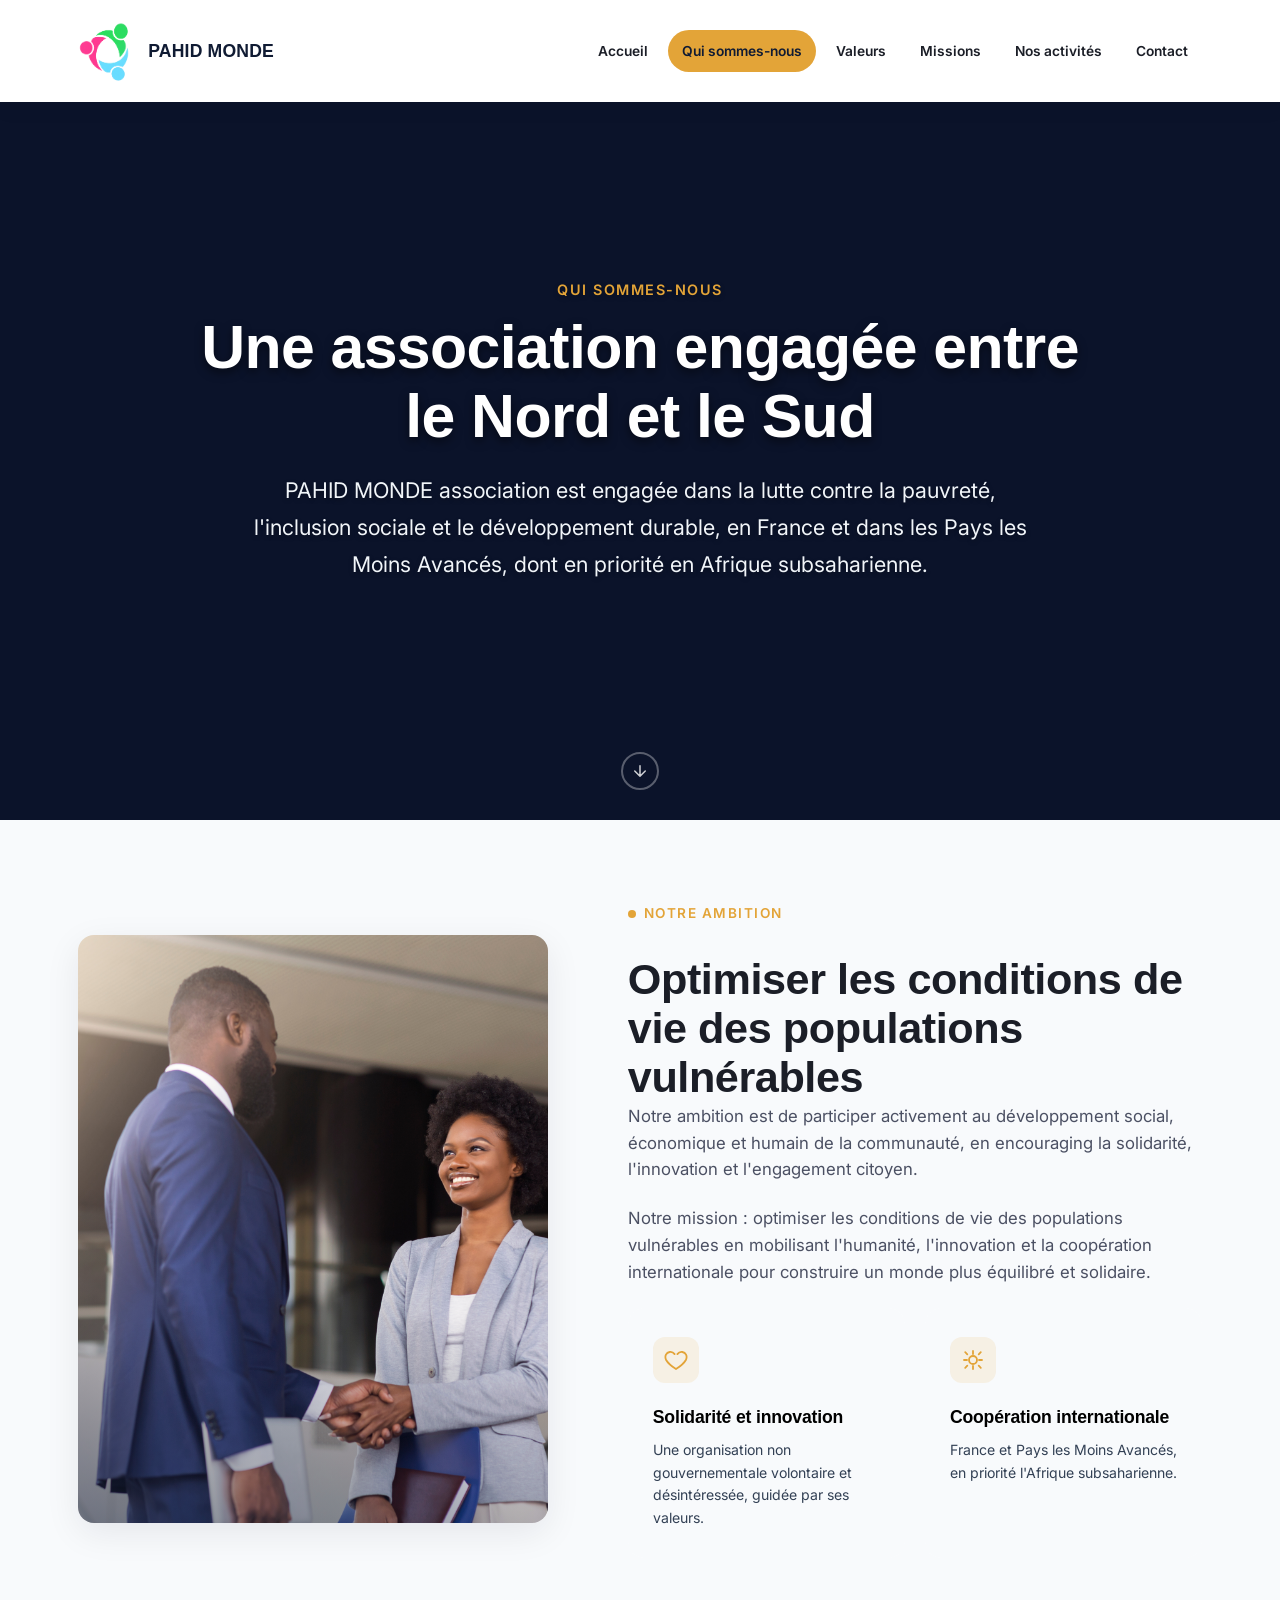
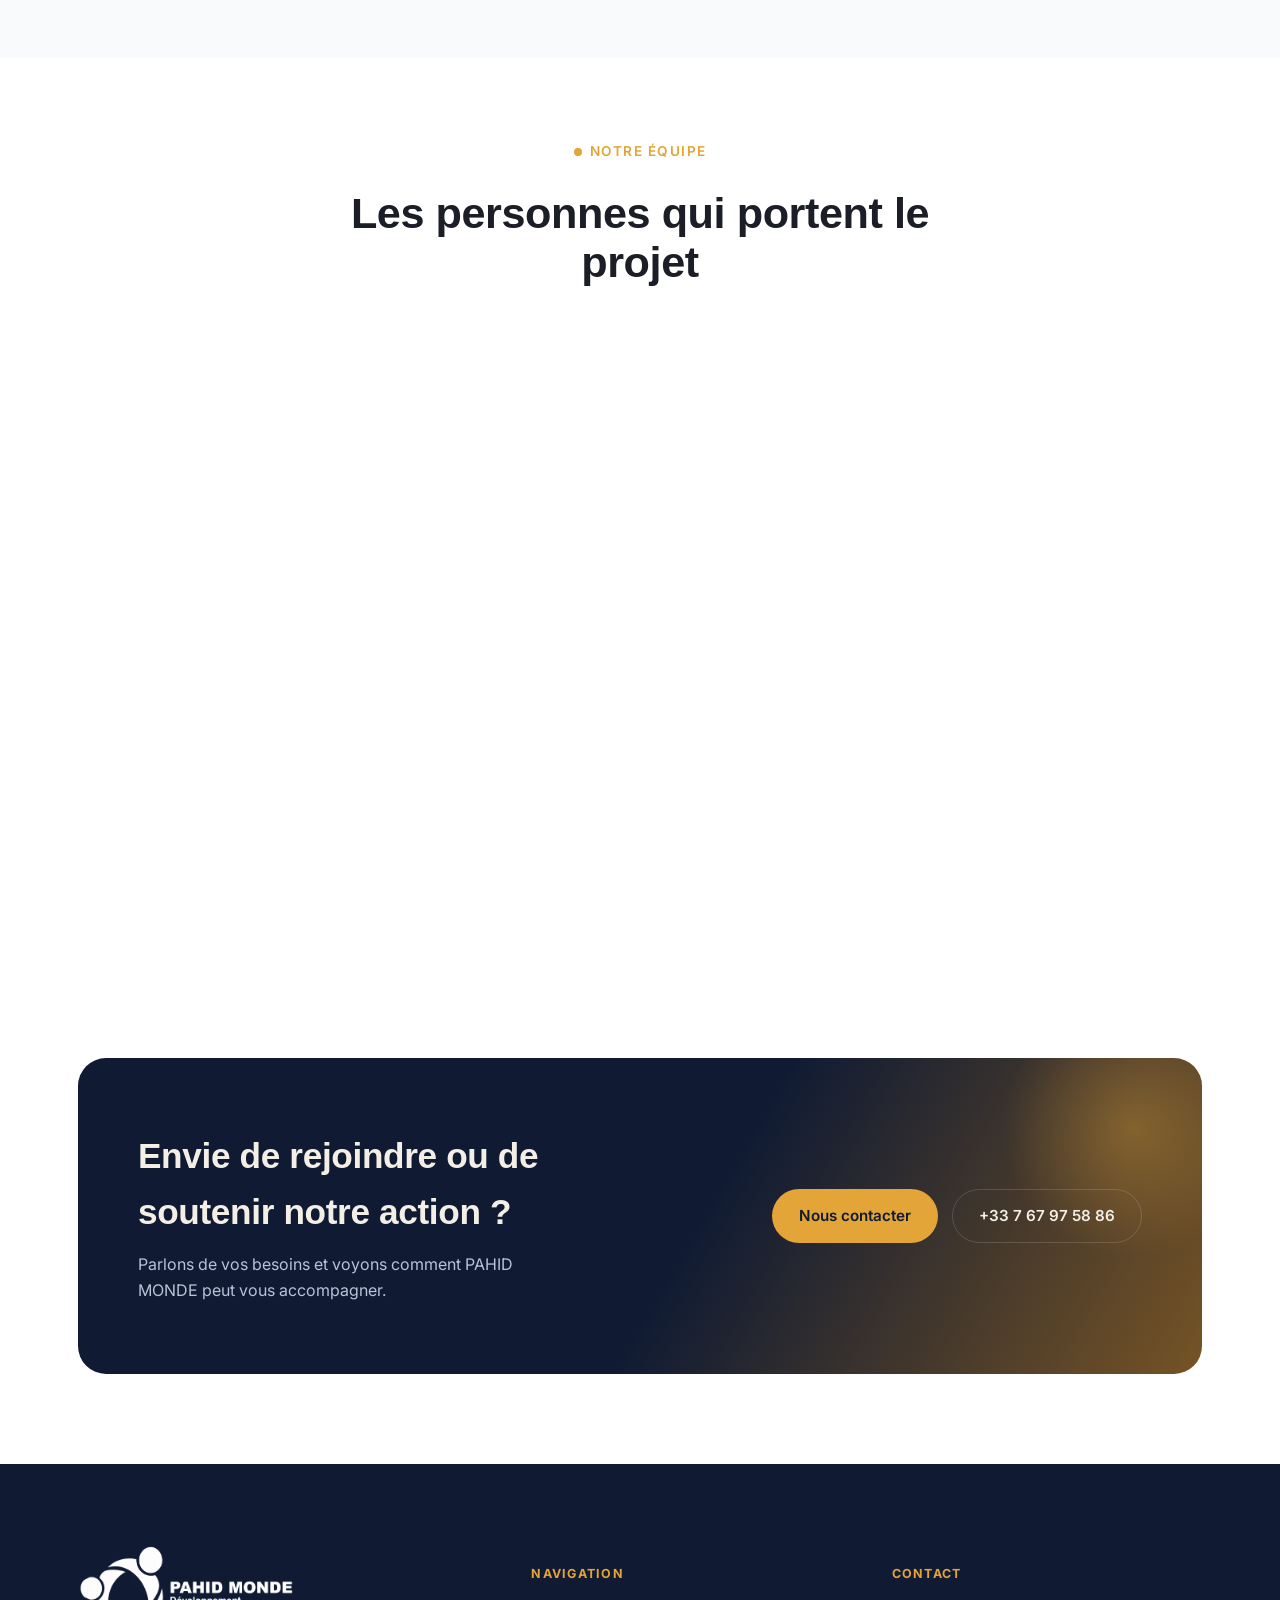
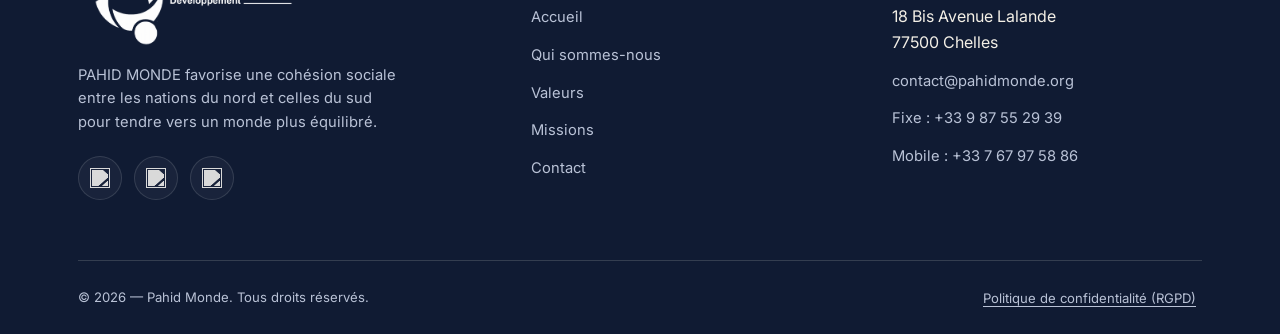
==== commit 84203a2d: "Add files via upload" ====
--- a/a-propos.html
+++ b/a-propos.html
@@ -248,12 +248,7 @@
       <li><a href="index.html#activites">Nos activités</a></li>
       <li><a href="contact.html">Contact</a></li>
     </ul>
-    <div class="nav__cta">
-      <a href="contact.html" class="btn btn--gold">
-        Nous contacter
-        <svg viewBox="0 0 24 24" fill="none" stroke="currentColor" stroke-width="2"><path d="M5 12h14M13 6l6 6-6 6" stroke-linecap="round" stroke-linejoin="round"/></svg>
-      </a>
-    </div>
+    
   </nav>
 </header>
 
@@ -261,7 +256,7 @@
 <!-- ============ PAGE HERO AVEC VIDÉO CENTRALISÉE ============ -->
 <section class="page-hero--about-video">
   <video autoplay loop muted playsinline class="page-hero__video-media">
-    <source src="media/AfricanMother_562373722.mov" type="video/mp4">
+    <source src="media/AfricanMother_562373722.mp4" type="video/mp4">
   </video>
   <div class="page-hero__video-overlay"></div>
   <div class="page-hero__video-content">
--- a/css/style.css
+++ b/css/style.css
@@ -619,7 +619,7 @@
   width: 100%;
   height: 100%;
   background-color: rgba(11, 19, 42, 0.70);
-  backdrop-filter: blur(5px);
+  
 }
 
 .section--video-bg .container {
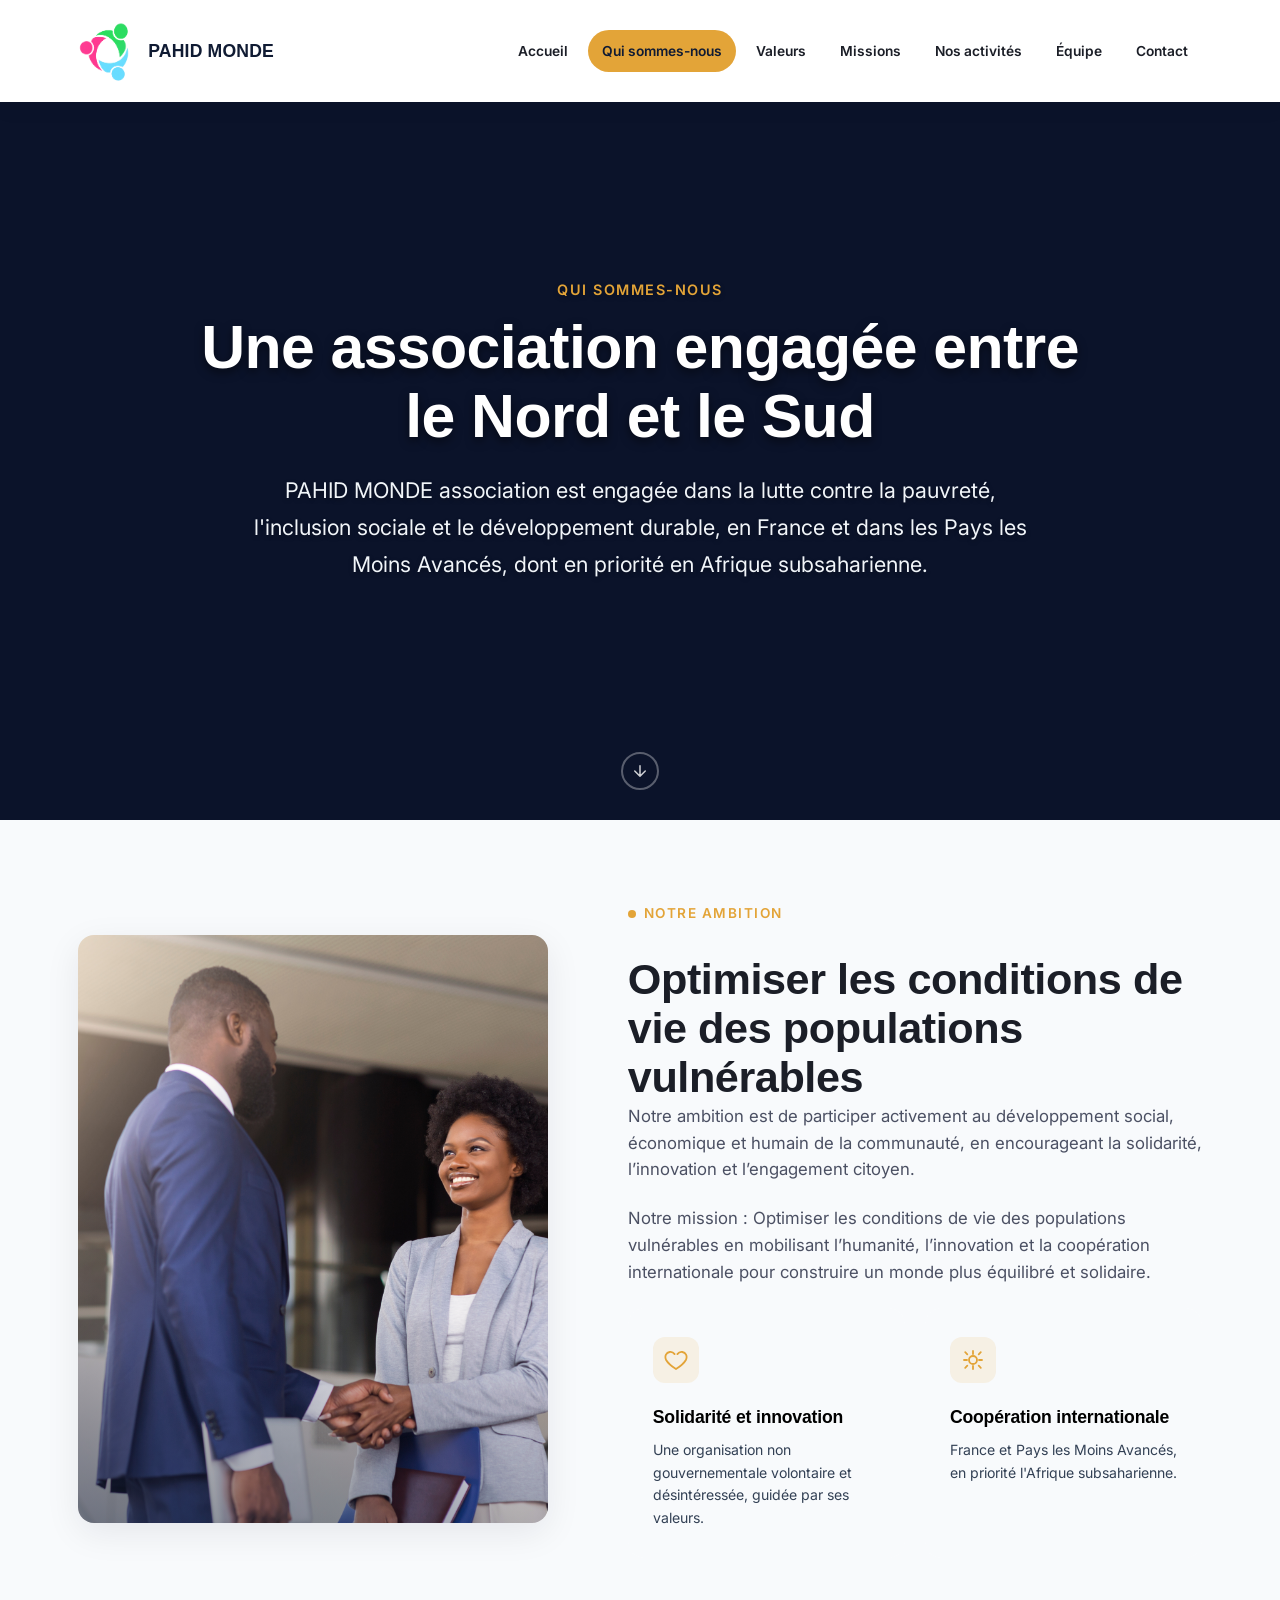
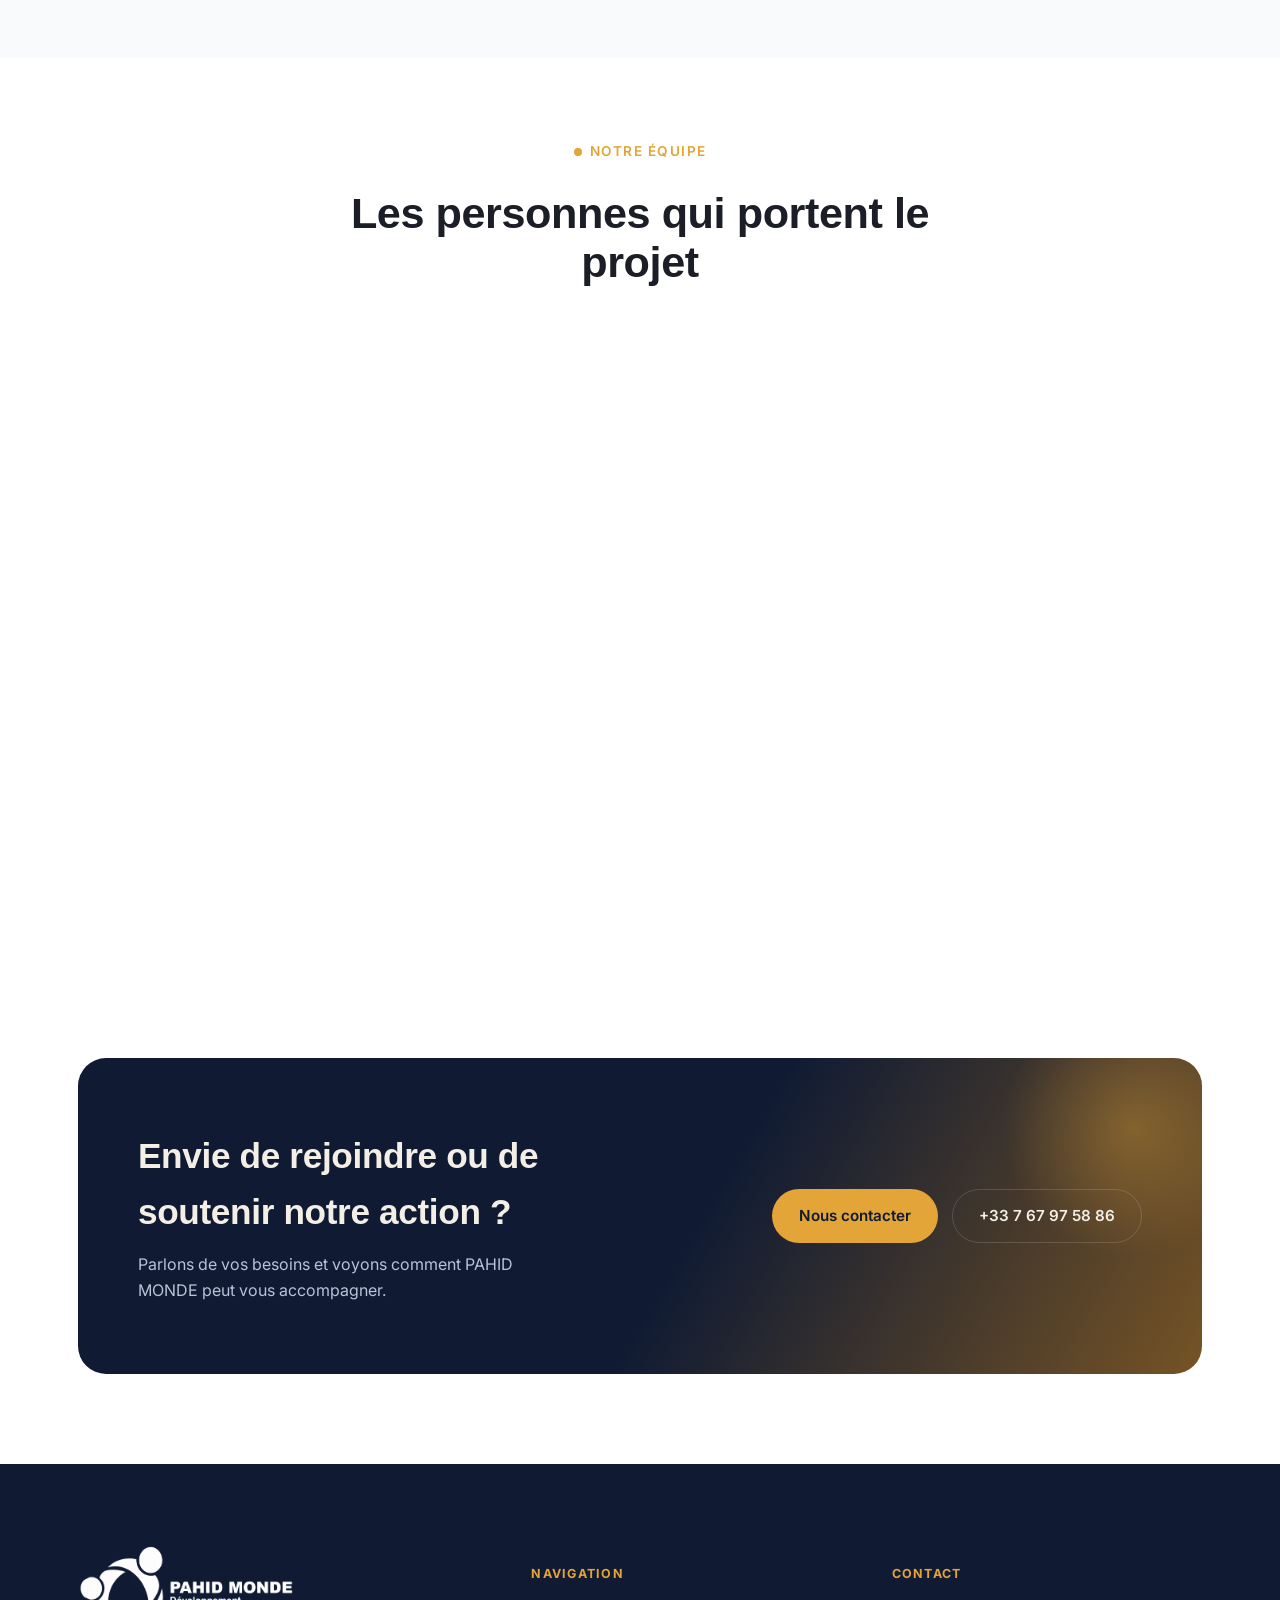
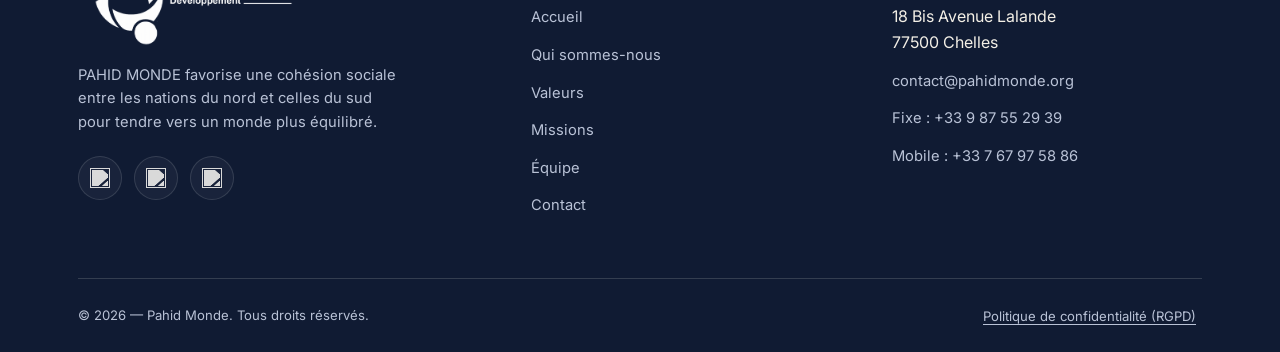
==== commit 5a820aa4: "Add files via upload" ====
--- a/a-propos.html
+++ b/a-propos.html
@@ -246,13 +246,11 @@
       <li><a href="valeurs.html">Valeurs</a></li>
       <li><a href="missions.html">Missions</a></li>
       <li><a href="index.html#activites">Nos activités</a></li>
+      <li><a href="equipe.html" class="active">Équipe</a></li>
       <li><a href="contact.html">Contact</a></li>
     </ul>
-    
   </nav>
 </header>
-
-
 <!-- ============ PAGE HERO AVEC VIDÉO CENTRALISÉE ============ -->
 <section class="page-hero--about-video">
   <video autoplay loop muted playsinline class="page-hero__video-media">
@@ -293,9 +291,9 @@
         
         <h2 class="section__title reveal">Optimiser les conditions de vie des populations vulnérables</h2>
         
-        <p class="about-description reveal">Notre ambition est de participer activement au développement social, économique et humain de la communauté, en encouraging la solidarité, l'innovation et l'engagement citoyen.</p>
+        <p class="about-description reveal">Notre ambition est de participer activement au développement social, économique et humain de la communauté, en encourageant la solidarité, l’innovation et l’engagement citoyen.</p>
         
-        <p class="about-description reveal" style="margin-top: 12px;">Notre mission : optimiser les conditions de vie des populations vulnérables en mobilisant l'humanité, l'innovation et la coopération internationale pour construire un monde plus équilibré et solidaire.</p>
+        <p class="about-description reveal" style="margin-top: 12px;">Notre mission : Optimiser les conditions de vie des populations vulnérables en mobilisant l’humanité, l’innovation et la coopération internationale pour construire un monde plus équilibré et solidaire.</p>
 
         <!-- CARDS ALINHADoS -->
         <div class="about-pillars reveal-group">
@@ -408,6 +406,7 @@
           <li><a href="a-propos.html">Qui sommes-nous</a></li>
           <li><a href="valeurs.html">Valeurs</a></li>
           <li><a href="missions.html">Missions</a></li>
+          <li><a href="equipe.html">Équipe</a></li>
           <li><a href="contact.html">Contact</a></li>
         </ul>
       </div>
@@ -427,7 +426,6 @@
     </div>
   </div>
 </footer>
-
 <div class="modal-overlay">
   <div class="modal">
     <h3>Politique de confidentialité</h3>
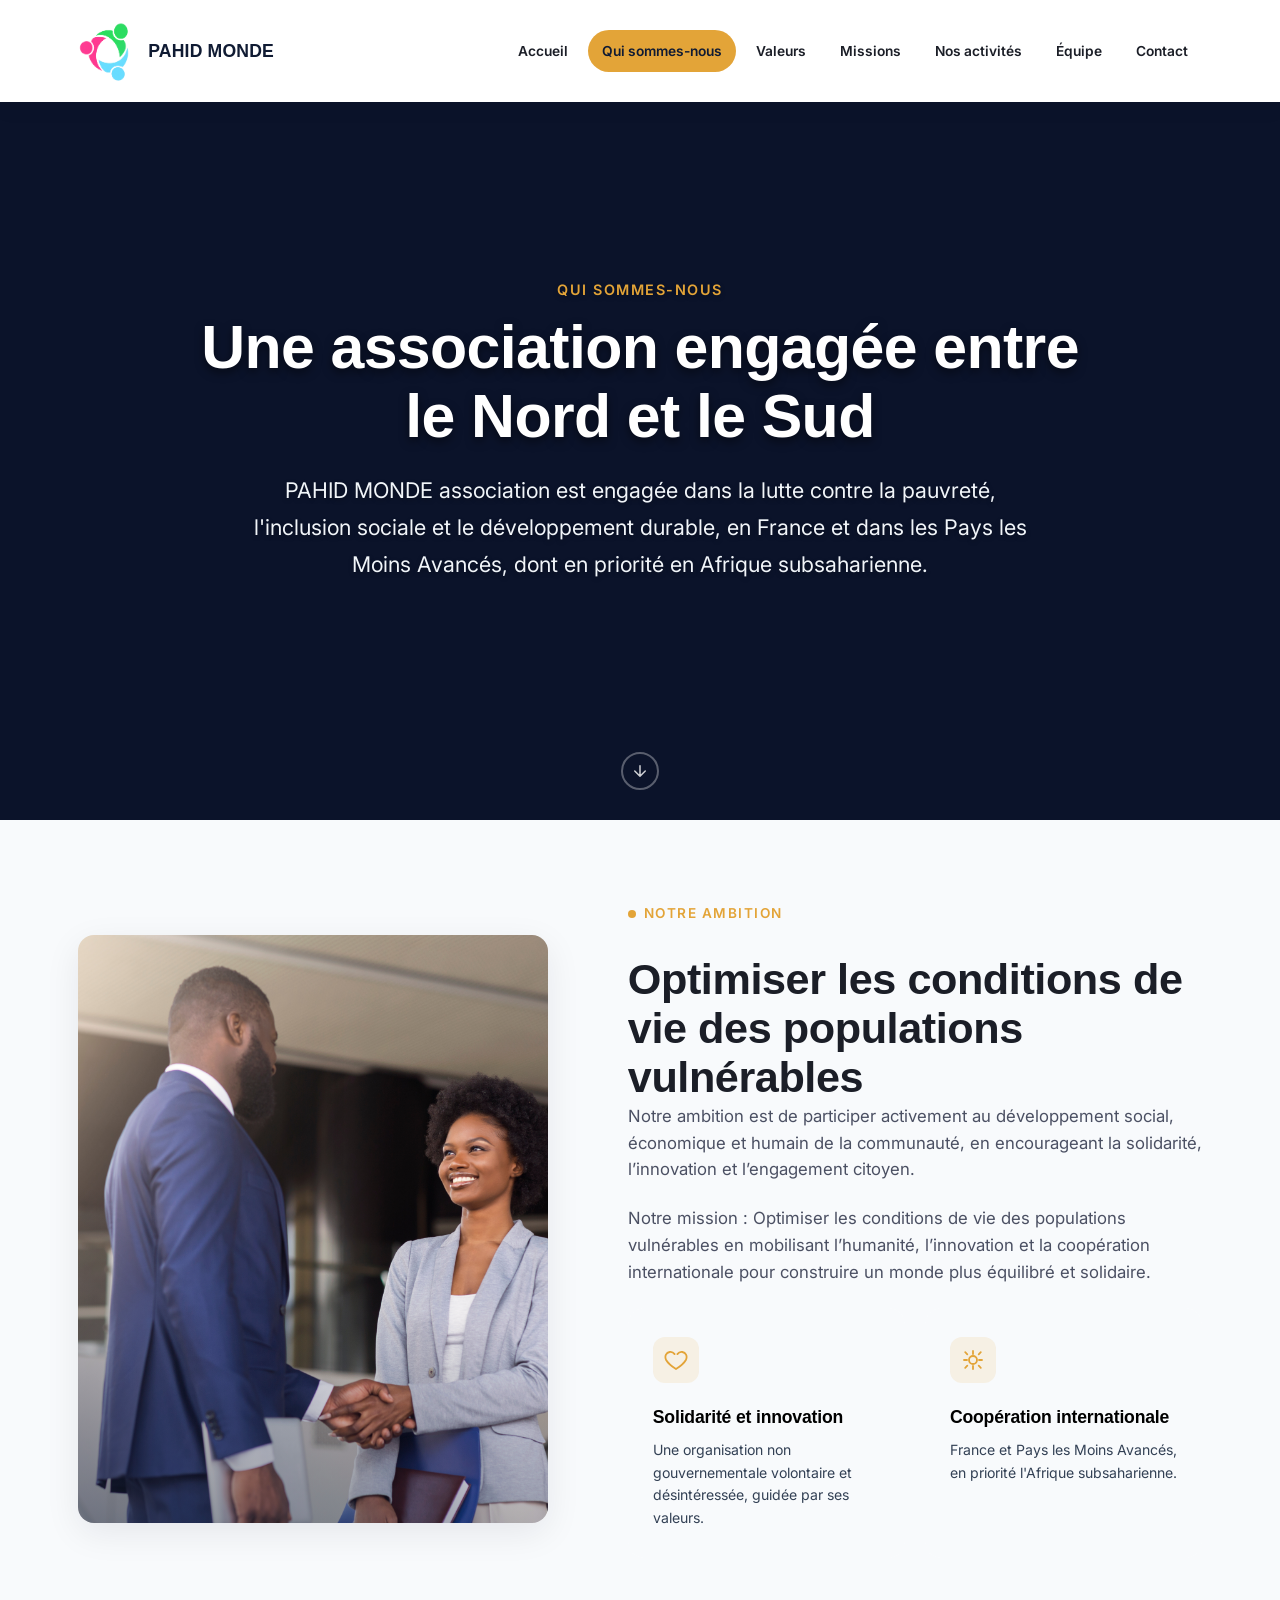
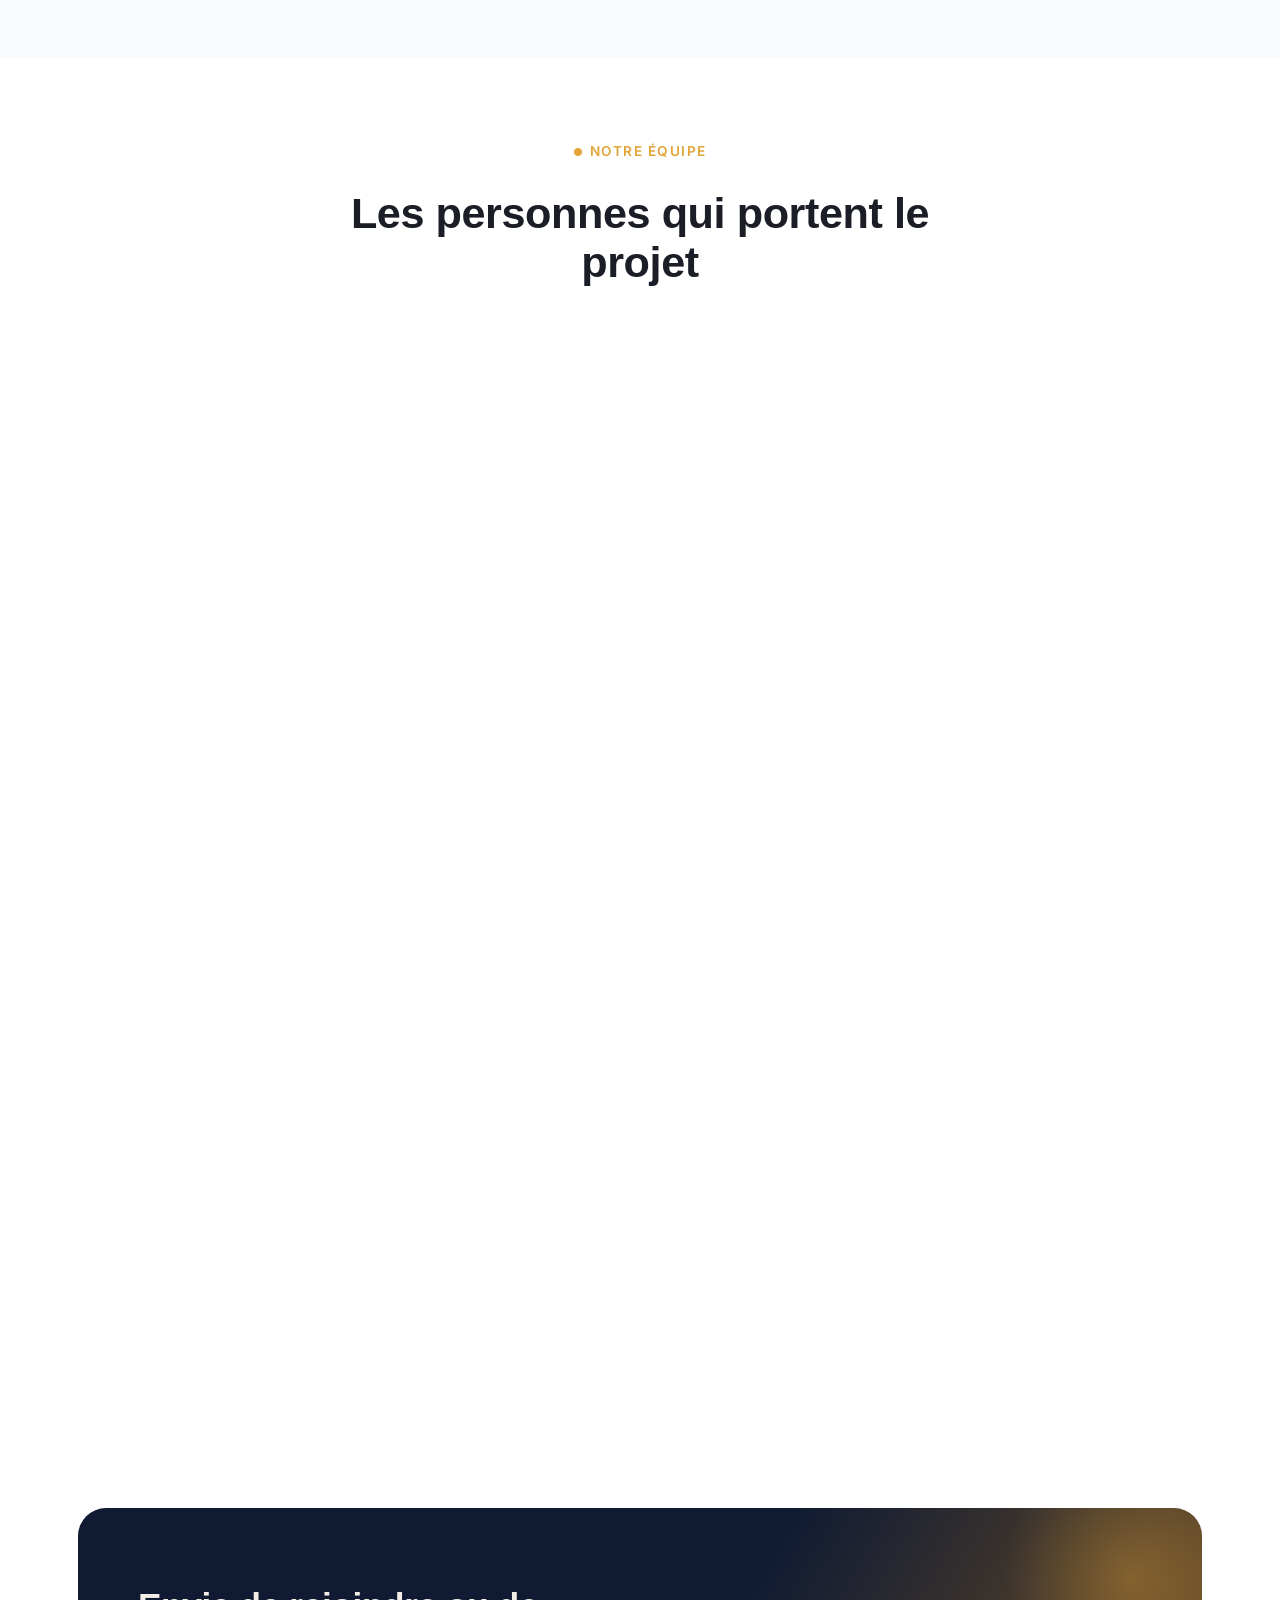
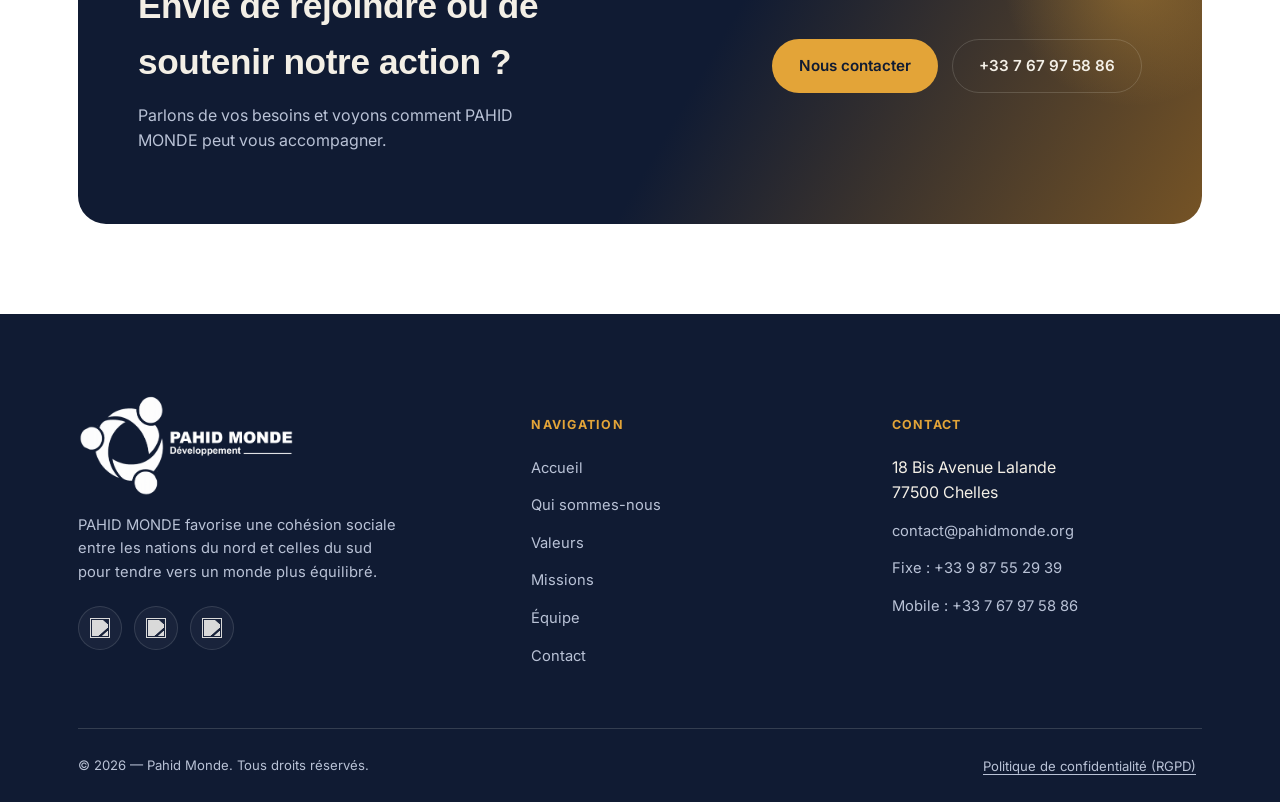
==== commit 2aca21f7: "Update a-propos.html" ====
--- a/a-propos.html
+++ b/a-propos.html
@@ -174,58 +174,7 @@
     line-height: 1.6;
   }
 
-  /* Fotos da Equipe */
-  .team-grid {
-    display: grid;
-    grid-template-columns: repeat(auto-fit, minmax(260px, 1fr));
-    gap: 30px;
-    margin-top: 40px;
-  }
-
-  .team-card {
-    background: #FFFFFF;
-    border: 1px solid #E2E8F0;
-    border-radius: 16px;
-    padding: 25px;
-    text-align: center;
-    box-shadow: 0 4px 20px rgba(0, 0, 0, 0.04);
-    transition: transform 0.3s ease, box-shadow 0.3s ease;
-  }
-
-  .team-card:hover {
-    transform: translateY(-5px);
-    box-shadow: 0 10px 30px rgba(0, 0, 0, 0.08);
-  }
-
-  .team-photo {
-    width: 140px;
-    height: 140px;
-    margin: 0 auto 18px;
-    border-radius: 50%;
-    overflow: hidden;
-    border: 3px solid #E3A438;
-  }
-
-  .team-photo img {
-    width: 100%;
-    height: 100%;
-    object-fit: cover;
-    object-position: top;
-  }
-
-  @media (max-width: 768px) {
-    .page-hero--about-video {
-      min-height: 520px;
-      padding: 100px 16px 80px;
-    }
-    .about-media {
-      max-height: 400px;
-    }
-    .team-photo {
-      width: 120px;
-      height: 120px;
-    }
-  }
+  
 </style>
 </head>
 <body>
@@ -327,49 +276,193 @@
   </div>
 </section>
 
-<!-- ============ ÉQUIPE ============ -->
-<section class="section" id="equipe" style="padding: 80px 0; background-color: #FFFFFF;">
+<!-- ============ ÉQUIPE (MÓDULO ISOLADO) ============ -->
+<section class="pm-team-section" id="equipe">
+  <style>
+    /* =========================================================
+       ESTILOS EXCLUSIVOS - SEÇÃO DA EQUIPE (ISOLADO)
+       ========================================================= */
+    .pm-team-section {
+      padding: 80px 0 !important;
+      background-color: #FFFFFF !important;
+      width: 100% !important;
+      box-sizing: border-box !important;
+    }
+
+    /* Grid de 3 Colunas no PC */
+    .pm-team-grid {
+      display: grid !important;
+      grid-template-columns: repeat(3, 1fr) !important;
+      gap: 28px !important;
+      margin-top: 40px !important;
+      width: 100% !important;
+      box-sizing: border-box !important;
+      
+    }
+
+    /* Card Individual */
+    .pm-team-card {
+      background: #FFFFFF !important;
+      border: 1px solid #E2E8F0 !important;
+      border-radius: 16px !important;
+      padding: 20px !important;
+      text-align: center !important;
+      display: flex !important;
+      flex-direction: column !important;
+      align-items: center !important;
+      box-shadow: 0 4px 20px rgba(0, 0, 0, 0.04) !important;
+      transition: transform 0.35s ease, box-shadow 0.35s ease, border-color 0.35s ease !important;
+      overflow: hidden !important;
+      box-sizing: border-box !important;
+      
+      
+    }
+
+    .pm-team-card:hover {
+      transform: translateY(-6px) !important;
+      box-shadow: 0 12px 30px rgba(11, 19, 42, 0.1) !important;
+      border-color: rgba(227, 164, 56, 0.5) !important;
+    }
+
+    /* Container Retangular da Foto */
+    .pm-team-photo {
+      width: 100% !important;
+      height: 360px !important;
+      margin-bottom: 18px !important;
+      border-radius: 10px !important;
+      overflow: hidden !important;
+      background-color: #F1F5F9 !important;
+      
+    }
+
+    /* Imagem com Zoom Suave no Hover */
+    .pm-team-photo img {
+      width: 100% !important;
+      height: 100% !important;
+      object-fit: cover !important;
+      object-position: top !important;
+      filter: none !important; /* Força cores naturais */
+      transition: transform 0.4s ease !important;
+    }
+
+    .pm-team-card:hover .pm-team-photo img {
+      transform: scale(1.06) !important; /* Zoom suave ao passar o mouse */
+    }
+
+    /* Tipografia dos Cartões */
+    .pm-team-card h4 {
+      font-size: 1.2rem !important;
+      font-weight: 700 !important;
+      color: #0F172A !important;
+      margin: 0 0 8px 0 !important;
+    }
+
+    .pm-team-card .pm-team-role {
+      font-size: 0.88rem !important;
+      font-weight: 600 !important;
+      color: #92400E !important;
+      background-color: #FEF3C7 !important;
+      padding: 5px 14px !important;
+      border-radius: 50px !important;
+      display: inline-block !important;
+    }
+
+    /* =========================================================
+       RESPONSIVIDADE: 2 COLUNAS NO MOBILE
+       ========================================================= */
+    @media (max-width: 768px) {
+      .pm-team-section {
+        padding: 50px 0 !important;
+      }
+
+      .pm-team-grid {
+        grid-template-columns: repeat(2, 1fr) !important; /* 2 itens lado a lado no celular */
+        gap: 16px !important;
+      }
+
+      .pm-team-card {
+        padding: 14px !important;
+        border-radius: 12px !important;
+      }
+
+      .pm-team-photo {
+        height: 190px !important; /* Altura otimizada para telas menores */
+      }
+
+      .pm-team-card h4 {
+        font-size: 1.05rem !important;
+      }
+
+      .pm-team-card .pm-team-role {
+        font-size: 0.8rem !important;
+        padding: 4px 10px !important;
+      }
+    }
+  </style>
+
   <div class="container">
     <div class="section__head center" style="text-align: center; margin-bottom: 40px;">
       <span class="eyebrow-tag" style="justify-content: center;"><span class="dot"></span> Notre équipe</span>
       <h2 class="section__title" style="margin-top: 10px;">Les personnes qui portent le projet</h2>
     </div>
 
-    <div class="team-grid reveal-group">
-      <div class="team-card reveal">
-        <div class="team-photo"><img src="https://www.pahidmonde.org/assets/img/team/Isaac_Dizolele_Ndonda_President-cdeatnm.jpg" alt="Isaac Dizolele Ndonda"></div>
+    <div class="pm-team-grid reveal-group">
+      <!-- Membro 1 -->
+      <div class="pm-team-card reveal">
+        <div class="pm-team-photo">
+          <img src="media/IsaacDizoleleNdonda.jpg" alt="Isaac Dizolele Ndonda">
+        </div>
         <h4>Isaac Dizolele Ndonda</h4>
-        <span class="role">Président</span>
-      </div>
-      <div class="team-card reveal">
-        <div class="team-photo"><img src="https://www.pahidmonde.org/assets/img/team/Karine_Heurtebise_Vice_Presidente-eYaxgOv.jpg" alt="Karine Heurtebise"></div>
+        <span class="pm-team-role">Président</span>
+      </div>
+
+      <!-- Membro 2 -->
+      <div class="pm-team-card reveal">
+        <div class="pm-team-photo">
+          <img src="media/KarineHeurtebise.jpg" alt="Karine Heurtebise">
+        </div>
         <h4>Karine Heurtebise</h4>
-        <span class="role">Vice Présidente</span>
-      </div>
-      <div class="team-card reveal">
-        <div class="team-photo"><img src="https://www.pahidmonde.org/assets/img/team/Antoine_Bouvy_Formateur_et_Expert-dZP0h6G.jpg" alt="Antoine Bouvy"></div>
+        <span class="pm-team-role">Vice Présidente</span>
+      </div>
+
+      <!-- Membro 3 -->
+      <div class="pm-team-card reveal">
+        <div class="pm-team-photo">
+          <img src="media/AntoineBouvy.jpg" alt="Antoine Bouvy">
+        </div>
         <h4>Antoine Bouvy</h4>
-        <span class="role">Formateur et Expert</span>
-      </div>
-      <div class="team-card reveal">
-        <div class="team-photo"><img src="https://www.pahidmonde.org/assets/img/team/Jean_Philippe_PRAT_Formateur_et_Expert-4vgivf_.jpg" alt="Jean Philippe Prat"></div>
+        <span class="pm-team-role">Formateur et Expert</span>
+      </div>
+
+      <!-- Membro 4 -->
+      <div class="pm-team-card reveal">
+        <div class="pm-team-photo">
+          <img src="media/JeanPhilippePrat.jpg" alt="Jean Philippe Prat">
+        </div>
         <h4>Jean Philippe Prat</h4>
-        <span class="role">Formateur et Expert</span>
-      </div>
-      <div class="team-card reveal">
-        <div class="team-photo"><img src="https://www.pahidmonde.org/assets/img/team/Nathalie_Legrand_Formateur_et_Expert-ZRfAtGp.jpg" alt="Nathalie Legrand"></div>
+        <span class="pm-team-role">Formateur et Expert</span>
+      </div>
+
+      <!-- Membro 5 -->
+      <div class="pm-team-card reveal">
+        <div class="pm-team-photo">
+          <img src="media/NathalieLegrand.jpg" alt="Nathalie Legrand">
+        </div>
         <h4>Nathalie Legrand</h4>
-        <span class="role">Formateur et Expert</span>
-      </div>
-      <div class="team-card reveal">
-        <div class="team-photo"><img src="https://www.pahidmonde.org/assets/img/team/Vincent_Gosty_Formateur_et_Expert-t3_XSSn.jpg" alt="Vincent Gosty"></div>
+        <span class="pm-team-role">Formateur et Expert</span>
+      </div>
+
+      <!-- Membro 6 -->
+      <div class="pm-team-card reveal">
+        <div class="pm-team-photo">
+          <img src="media/VincentGosty.jpg" alt="Vincent Gosty">
+        </div>
         <h4>Vincent Gosty</h4>
-        <span class="role">Formateur et Expert</span>
+        <span class="pm-team-role">Formateur et Expert</span>
       </div>
     </div>
   </div>
 </section>
-
 <!-- ============ CTA ============ -->
 <section class="section section--tight">
   <div class="container">
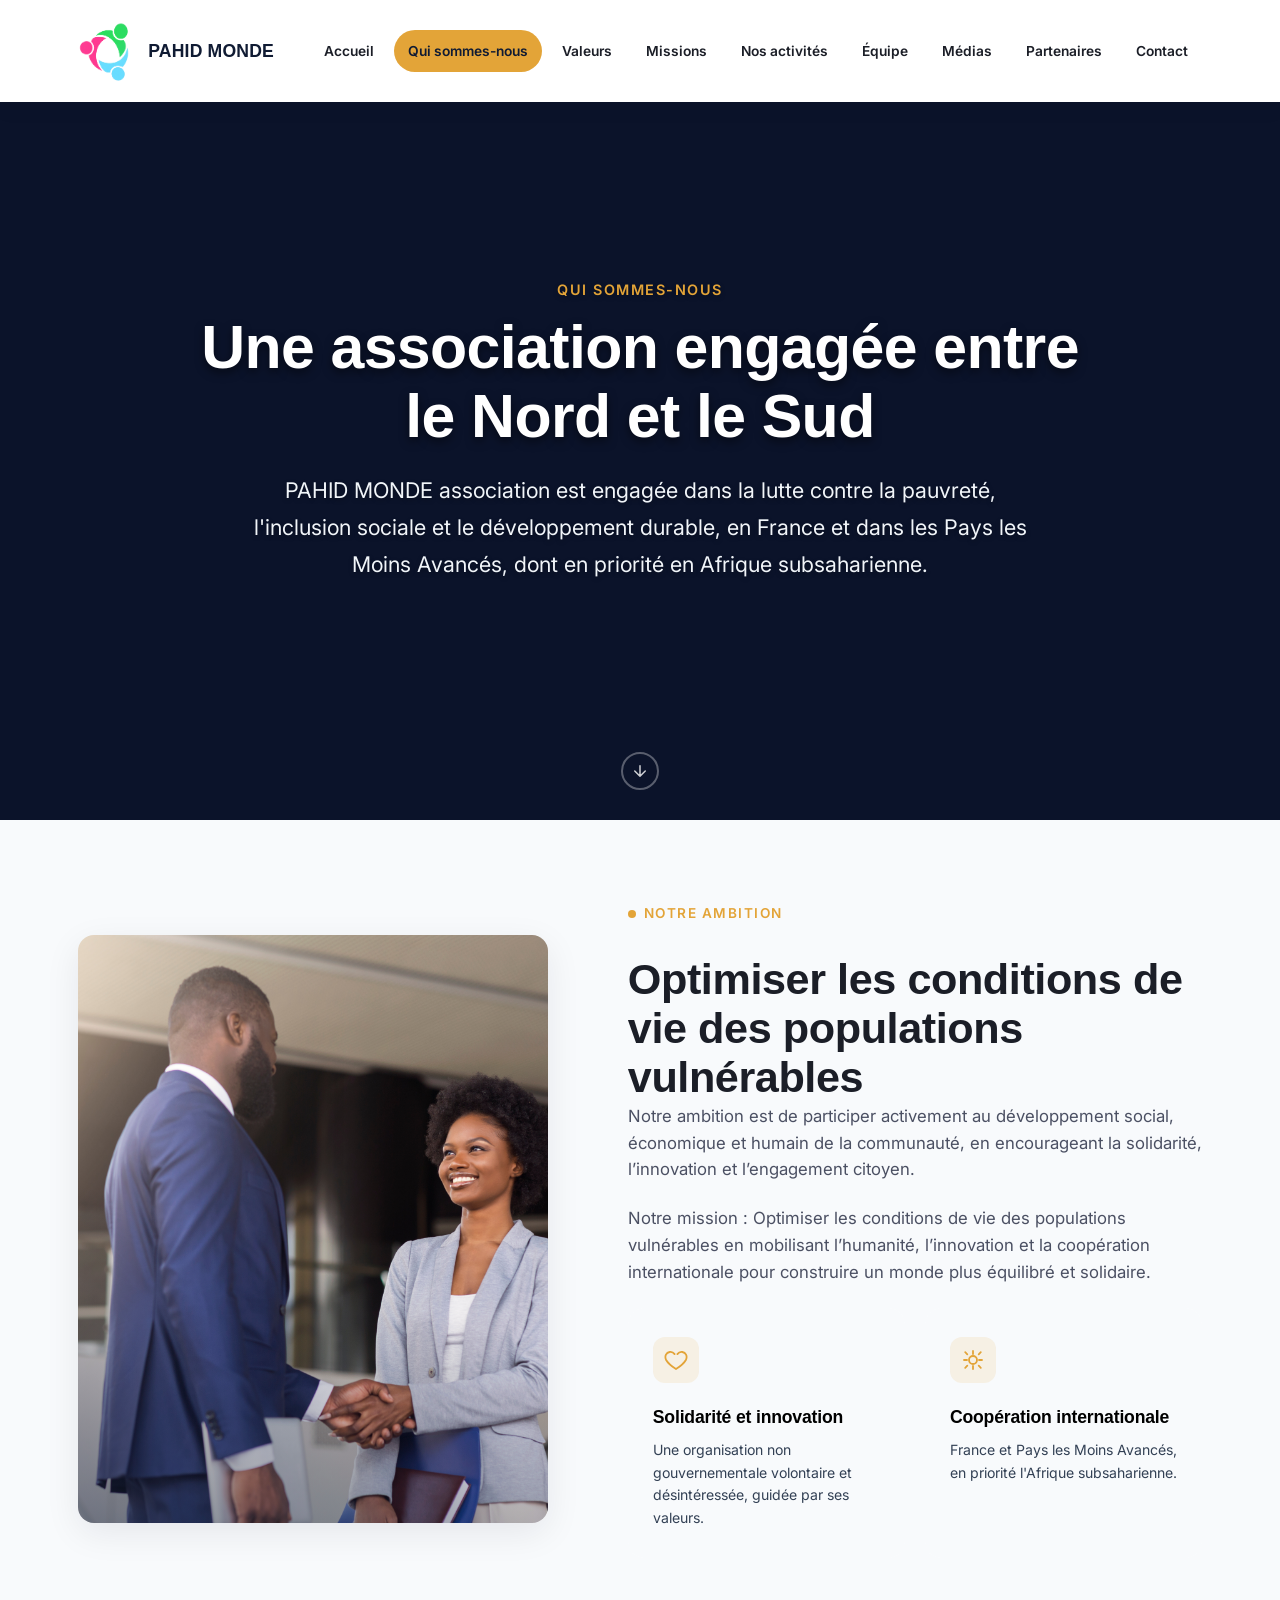
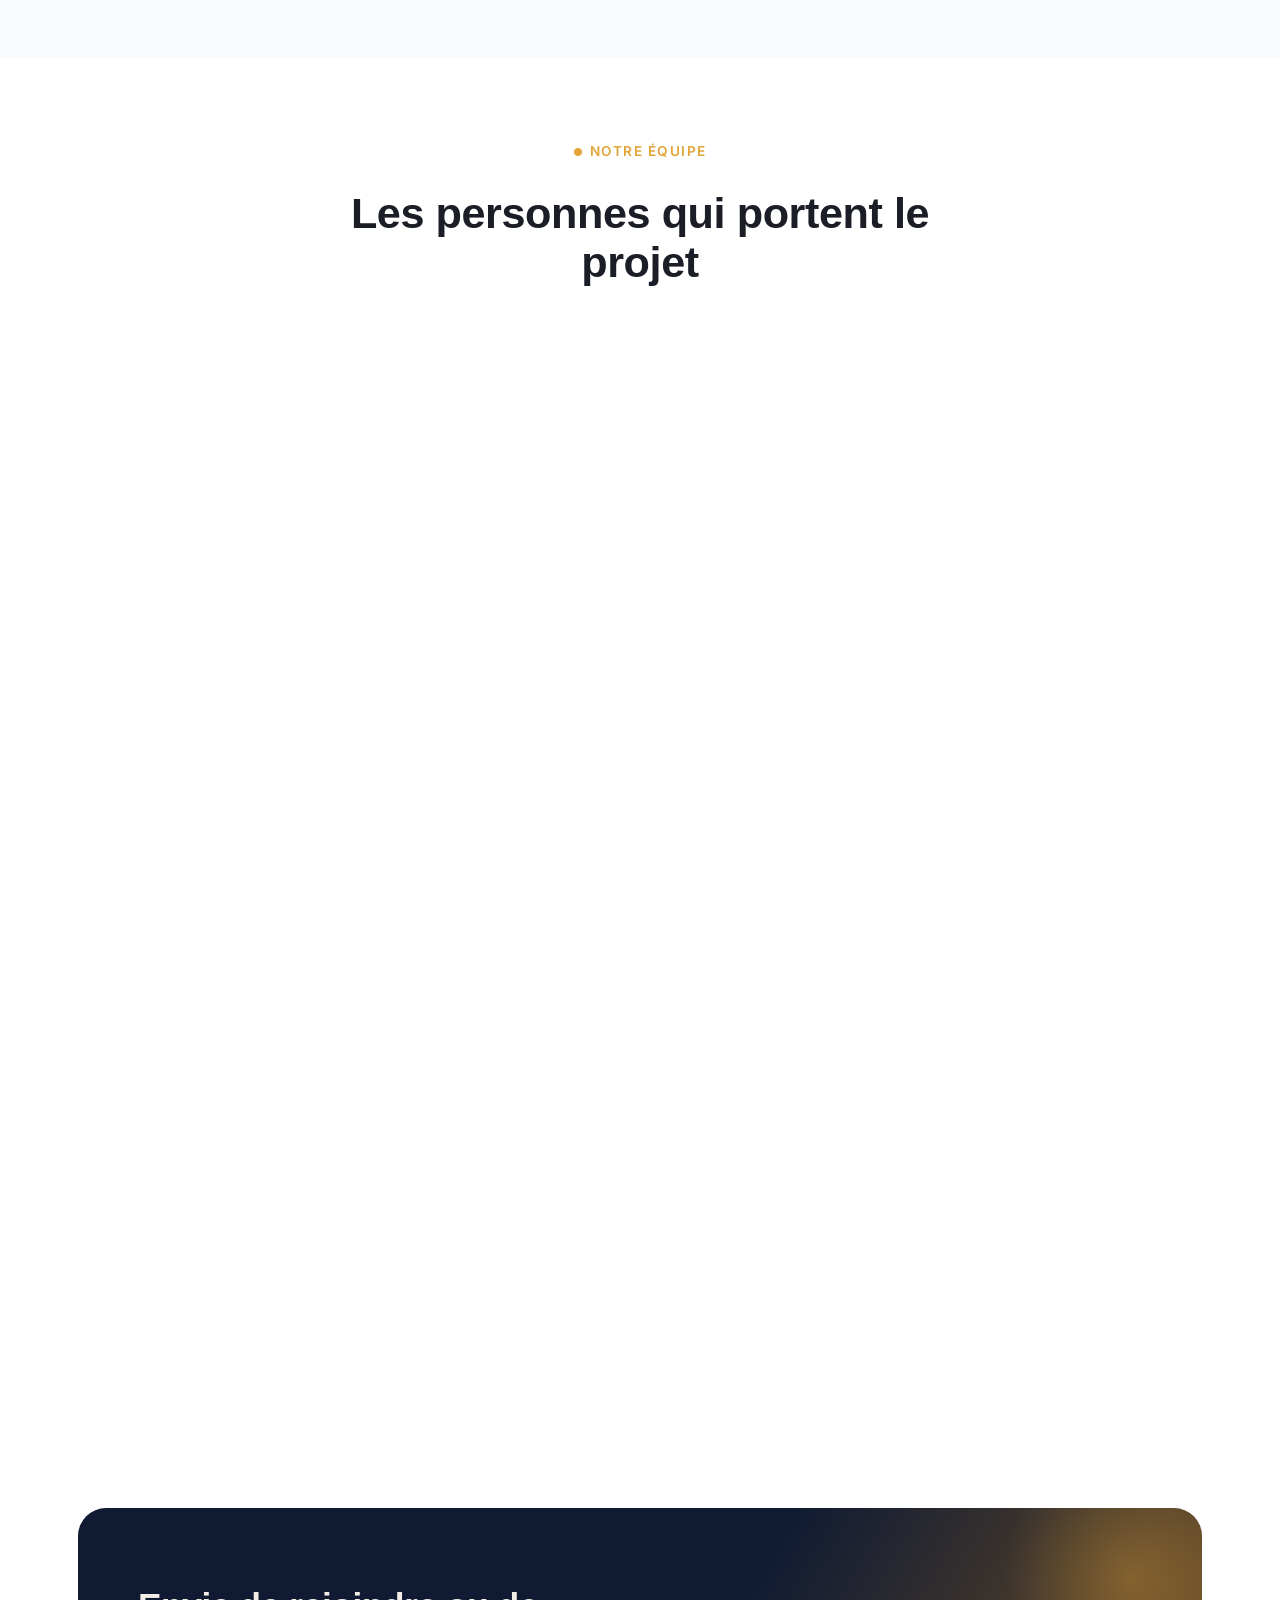
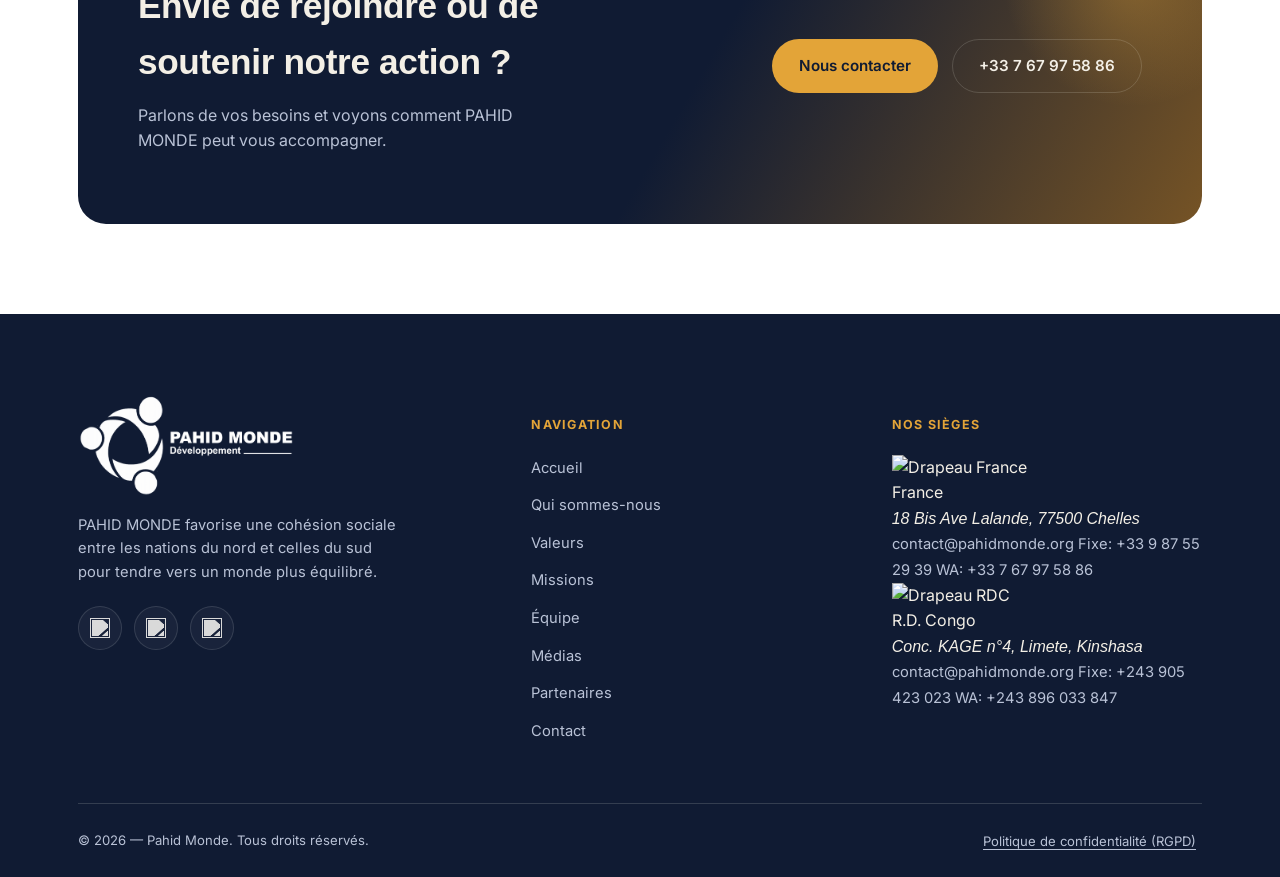
==== commit c4105c77: "Add files via upload" ====
--- a/a-propos.html
+++ b/a-propos.html
@@ -195,11 +195,14 @@
       <li><a href="valeurs.html">Valeurs</a></li>
       <li><a href="missions.html">Missions</a></li>
       <li><a href="index.html#activites">Nos activités</a></li>
-      <li><a href="equipe.html" class="active">Équipe</a></li>
+      <li><a href="equipe.html">Équipe</a></li>
+      <li><a href="media.html">Médias</a></li>
+      <li><a href="partenaires.html">Partenaires</a></li>
       <li><a href="contact.html">Contact</a></li>
     </ul>
   </nav>
 </header>
+
 <!-- ============ PAGE HERO AVEC VIDÉO CENTRALISÉE ============ -->
 <section class="page-hero--about-video">
   <video autoplay loop muted playsinline class="page-hero__video-media">
@@ -479,10 +482,12 @@
   </div>
 </section>
 
-<!-- ============ FOOTER ============ -->
+<!-- ============ FOOTER COMPACTO ============ -->
 <footer class="site-footer">
   <div class="container">
     <div class="footer-grid">
+      
+      <!-- Brand / Sobre -->
       <div class="footer-brand">
         <img src="media/Horizon-LOGO-PAHID-MONDE copie.png" alt="Logo Pahid Monde">
         <p>PAHID MONDE favorise une cohésion sociale entre les nations du nord et celles du sud pour tendre vers un monde plus équilibré.</p>
@@ -492,6 +497,8 @@
           <a href="https://www.linkedin.com/company/pahid-monde-d%C3%A9veloppement/" aria-label="LinkedIn" target="_blank" rel="noopener"><img src="https://www.pahidmonde.org/assets/img/media_social/linkedin-lTQRe2D.png" alt=""></a>
         </div>
       </div>
+      
+      <!-- Navegação (2 colunas internas) -->
       <div class="footer-col">
         <h5>Navigation</h5>
         <ul>
@@ -500,25 +507,60 @@
           <li><a href="valeurs.html">Valeurs</a></li>
           <li><a href="missions.html">Missions</a></li>
           <li><a href="equipe.html">Équipe</a></li>
+          <li><a href="media.html">Médias</a></li>
+          <li><a href="partenaires.html">Partenaires</a></li>
           <li><a href="contact.html">Contact</a></li>
         </ul>
       </div>
+
+      <!-- Sièges (Mesmo nível / alinhado horizontalmente) -->
       <div class="footer-col">
-        <h5>Contact</h5>
-        <ul>
-          <li>18 Bis Avenue Lalande<br>77500 Chelles</li>
-          <li><a href="mailto:contact@pahidmonde.org">contact@pahidmonde.org</a></li>
-          <li><a href="tel:+33987552939">Fixe : +33 9 87 55 29 39</a></li>
-          <li><a href="tel:+33767975886">Mobile : +33 7 67 97 58 86</a></li>
-        </ul>
-      </div>
-    </div>
+        <h5>Nos Sièges</h5>
+        <div class="footer-offices">
+          <!-- Siège France -->
+          <div class="office-card">
+            <div class="office-header">
+              <img src="media/france.png" alt="Drapeau France" class="office-flag">
+              <span class="office-title">France</span>
+            </div>
+            <div class="office-details">
+              <address>18 Bis Ave Lalande, 77500 Chelles</address>
+              <div class="office-contacts">
+                <a href="mailto:contact@pahidmonde.org">contact@pahidmonde.org</a>
+                <a href="tel:+33987552939">Fixe: +33 9 87 55 29 39</a>
+                <a href="tel:+33767975886">WA: +33 7 67 97 58 86</a>
+              </div>
+            </div>
+          </div>
+
+          <!-- Siège RDC -->
+          <div class="office-card">
+            <div class="office-header">
+              <img src="media/rfdc.png" alt="Drapeau RDC" class="office-flag">
+              <span class="office-title">R.D. Congo</span>
+            </div>
+            <div class="office-details">
+              <address>Conc. KAGE n°4, Limete, Kinshasa</address>
+              <div class="office-contacts">
+                <a href="mailto:contact@pahidmonde.org">contact@pahidmonde.org</a>
+                <a href="tel:+243905423023">Fixe: +243 905 423 023</a>
+                <a href="tel:+243896033847">WA: +243 896 033 847</a>
+              </div>
+            </div>
+          </div>
+        </div>
+      </div>
+
+    </div>
+
     <div class="footer-bottom">
       <p>© 2026 — Pahid Monde. Tous droits réservés.</p>
       <button type="button" data-open-rgpd>Politique de confidentialité (RGPD)</button>
     </div>
   </div>
 </footer>
+
+
 <div class="modal-overlay">
   <div class="modal">
     <h3>Politique de confidentialité</h3>
--- a/css/style.css
+++ b/css/style.css
@@ -387,6 +387,50 @@
   overflow: hidden;
 }
 .bridge-divider svg{ position: absolute; top: -1px; left: 0; width: 100%; height: 65px; }
+/* Ajuste da equipe com imagens em preenchimento total (fill) */
+.team-grid {
+  display: grid !important;
+  grid-template-columns: repeat(4, 1fr) !important;
+  justify-content: center !important;
+  justify-items: center !important;
+  gap: 24px !important;
+}
+
+.team-card {
+  text-align: center !important;
+  display: flex !important;
+  flex-direction: column !important;
+  align-items: center !important;
+  width: 100% !important;
+  overflow: hidden !important; /* Evita que a foto ultrapasse a borda do card */
+}
+
+.team-photo {
+  margin: 0 auto 16px auto !important;
+  width: 100% !important;
+  height: 260px !important; /* Define a altura fixa do contêiner da foto */
+  overflow: hidden !important;
+  border-radius: 8px !important; /* Mantém cantos levemente arredondados se desejar */
+}
+
+.team-photo img {
+  width: 100% !important;
+  height: 100% !important;
+  object-fit: cover !important; /* Preenche todo o espaço sem distorcer a imagem */
+  object-position: center !important; /* Centraliza o rosto na foto */
+}
+
+/* Regra para Celulares */
+@media (max-width: 768px) {
+  .team-grid {
+    grid-template-columns: repeat(2, 1fr) !important;
+    gap: 16px !important;
+  }
+  
+  .team-photo {
+    height: 200px !important; /* Altura ajustada para telas menores */
+  }
+}
 
 /* ---------------- About / two-col ---------------- */
 .about-grid{
